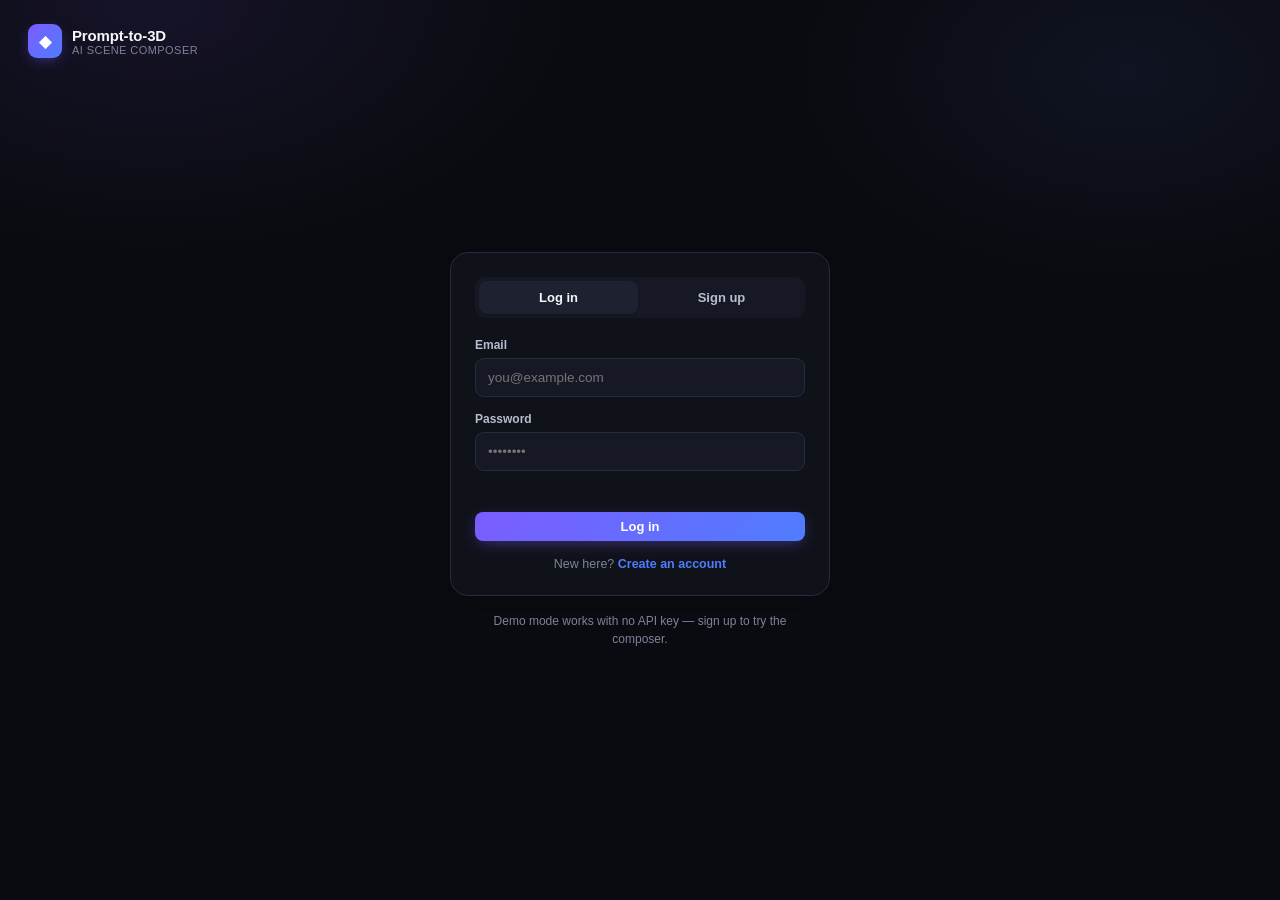
==== public_html/login.html @ 50ee79f5 "Initial commit: Prompt-to-3D app PHP + vanilla JS + Three.js scene composer with card-catalog based " ====
<!DOCTYPE html>
<html lang="en">
<head>
<meta charset="UTF-8" />
<meta name="viewport" content="width=device-width, initial-scale=1.0" />
<title>Sign in · Prompt-to-3D</title>
<link rel="icon" href="favicon.svg" type="image/svg+xml" />
<link rel="stylesheet" href="css/style.css" />
<link rel="stylesheet" href="css/landing.css" />
<style>body.auth-body { opacity: 0; transition: opacity .2s ease; } body.auth-body.ready { opacity: 1; }</style>
</head>
<body class="auth-body">

<a class="auth-brand" href="index.html">
  <div class="brand-icon">◆</div>
  <div class="brand-text">
    <div class="brand-name">Prompt-to-3D</div>
    <div class="brand-sub">AI Scene Composer</div>
  </div>
</a>

<div class="auth-wrap">
  <div class="auth-card">
    <div class="auth-tabs">
      <button class="auth-tab active" data-tab="login">Log in</button>
      <button class="auth-tab" data-tab="signup">Sign up</button>
    </div>

    <form id="loginForm" class="auth-form">
      <div class="field">
        <label for="loginEmail">Email</label>
        <input id="loginEmail" type="email" required autocomplete="email" placeholder="you@example.com" />
      </div>
      <div class="field">
        <label for="loginPassword">Password</label>
        <input id="loginPassword" type="password" required autocomplete="current-password" placeholder="••••••••" />
      </div>
      <div class="auth-error" id="loginError"></div>
      <button type="submit" class="btn primary auth-submit">Log in</button>
      <div class="auth-hint">New here? <a href="#" data-switch="signup">Create an account</a></div>
    </form>

    <form id="signupForm" class="auth-form hidden">
      <div class="field">
        <label for="signupName">Name</label>
        <input id="signupName" type="text" required autocomplete="name" placeholder="Your name" />
      </div>
      <div class="field">
        <label for="signupEmail">Email</label>
        <input id="signupEmail" type="email" required autocomplete="email" placeholder="you@example.com" />
      </div>
      <div class="field">
        <label for="signupPassword">Password</label>
        <input id="signupPassword" type="password" required autocomplete="new-password" placeholder="Min. 6 characters" minlength="6" />
      </div>
      <div class="auth-error" id="signupError"></div>
      <button type="submit" class="btn primary auth-submit">Create account</button>
      <div class="auth-hint">Already have an account? <a href="#" data-switch="login">Log in</a></div>
    </form>
  </div>
  <div class="auth-note">Demo mode works with no API key — sign up to try the composer.</div>
</div>

<script>
async function postJSON(url, body) {
  const resp = await fetch(url, {
    method: 'POST',
    headers: { 'Content-Type': 'application/json' },
    body: JSON.stringify(body),
  });
  const data = await resp.json();
  if (!resp.ok) throw new Error(data.error || 'Terjadi kesalahan.');
  return data;
}

// If already logged in, skip straight to the app; otherwise reveal the form
// (avoids a flash of the login form before the redirect kicks in).
fetch('api/auth/me.php').then(r => r.json()).then(d => {
  if (d.user) { window.location.href = 'app.php'; return; }
  document.body.classList.add('ready');
}).catch(() => document.body.classList.add('ready'));

const tabs = document.querySelectorAll('.auth-tab');
const forms = { login: document.getElementById('loginForm'), signup: document.getElementById('signupForm') };
function showTab(name) {
  tabs.forEach(t => t.classList.toggle('active', t.dataset.tab === name));
  Object.entries(forms).forEach(([k, f]) => f.classList.toggle('hidden', k !== name));
}
tabs.forEach(t => t.addEventListener('click', () => showTab(t.dataset.tab)));
document.querySelectorAll('[data-switch]').forEach(a => {
  a.addEventListener('click', (e) => { e.preventDefault(); showTab(a.dataset.switch); });
});

async function handleSubmit(form, url, errEl, buildBody) {
  const btn = form.querySelector('button[type=submit]');
  const originalLabel = btn.textContent;
  errEl.textContent = '';
  btn.disabled = true;
  btn.textContent = '...';
  try {
    await postJSON(url, buildBody());
    btn.textContent = '✓ ' + originalLabel;
    window.location.href = 'app.php';
  } catch (err) {
    errEl.textContent = err.message;
    btn.disabled = false;
    btn.textContent = originalLabel;
  }
}

document.getElementById('loginForm').addEventListener('submit', (e) => {
  e.preventDefault();
  handleSubmit(e.target, 'api/auth/login.php', document.getElementById('loginError'), () => ({
    email: document.getElementById('loginEmail').value,
    password: document.getElementById('loginPassword').value,
  }));
});

document.getElementById('signupForm').addEventListener('submit', (e) => {
  e.preventDefault();
  handleSubmit(e.target, 'api/auth/register.php', document.getElementById('signupError'), () => ({
    name: document.getElementById('signupName').value,
    email: document.getElementById('signupEmail').value,
    password: document.getElementById('signupPassword').value,
  }));
});
</script>
</body>
</html>
---- public_html/css/style.css ----
:root {
  --bg-0: #0a0b10;
  --bg-1: #10121a;
  --bg-2: #161925;
  --bg-3: #1d2130;
  --bg-4: #242940;
  --border: #262b3d;
  --border-soft: #1e2230;
  --text-0: #f5f6fa;
  --text-1: #b7bcd0;
  --text-2: #7d8299;
  --accent-1: #7c5cff;
  --accent-2: #4f7dff;
  --accent-grad: linear-gradient(135deg, var(--accent-1), var(--accent-2));
  --accent-grad-soft: linear-gradient(135deg, rgba(124,92,255,.16), rgba(79,125,255,.10));
  --success: #34d399;
  --danger: #f0576b;
  --radius: 10px;
  --shadow-sm: 0 1px 2px rgba(0,0,0,.22);
  --shadow-md: 0 6px 16px -8px rgba(0,0,0,.35);
  --shadow-lg: 0 10px 28px -10px rgba(0,0,0,.4);
  --shadow-glow: 0 0 0 1px rgba(124,92,255,.22), 0 6px 18px -8px rgba(124,92,255,.28);
  --ease: cubic-bezier(.25,.8,.25,1);
  font-size: 14px;
}

* { box-sizing: border-box; }

html, body {
  margin: 0;
  height: 100%;
  background: var(--bg-0);
  color: var(--text-0);
  font-family: -apple-system, BlinkMacSystemFont, "Segoe UI", Inter, Roboto, sans-serif;
  overflow: hidden;
  -webkit-font-smoothing: antialiased;
  text-rendering: optimizeLegibility;
}

#app {
  display: flex;
  flex-direction: column;
  height: 100vh;
}

:focus-visible {
  outline: 2px solid var(--accent-1);
  outline-offset: 2px;
  border-radius: 4px;
}

/* ---------- Top bar ---------- */
.topbar {
  display: flex;
  align-items: center;
  justify-content: space-between;
  padding: 10px 18px;
  background: var(--bg-1);
  border-bottom: 1px solid var(--border);
  flex: 0 0 auto;
  position: relative;
  box-shadow: 0 2px 10px -6px rgba(0,0,0,.4);
  z-index: 3;
}
.topbar::after {
  content: ""; position: absolute; left: 0; right: 0; bottom: -1px; height: 1px;
  background: var(--accent-grad); opacity: .5;
}
.brand { display: flex; align-items: center; gap: 10px; }
.brand-icon {
  width: 34px; height: 34px; border-radius: 9px;
  background: var(--accent-grad);
  display: flex; align-items: center; justify-content: center;
  font-size: 16px; color: white; font-weight: 700;
  box-shadow: 0 4px 14px -4px rgba(124,92,255,.55);
}
.brand-name { font-weight: 700; font-size: 15px; display: flex; align-items: center; gap: 8px; letter-spacing: -.01em; }
.brand-sub { font-size: 11px; color: var(--text-2); letter-spacing: .04em; text-transform: uppercase; }
.badge {
  font-size: 10px; padding: 2px 7px; border-radius: 999px;
  border: 1px solid var(--accent-1); color: var(--accent-1);
  text-transform: uppercase; letter-spacing: .05em;
  animation: badgePulse 3s ease-in-out infinite;
}
@keyframes badgePulse {
  0%, 100% { box-shadow: 0 0 0 0 rgba(124,92,255,.35); }
  50% { box-shadow: 0 0 0 4px rgba(124,92,255,0); }
}
.topbar-center { display: flex; gap: 4px; background: var(--bg-2); padding: 4px; border-radius: 10px; }
.tab {
  background: transparent; border: none; color: var(--text-1);
  padding: 7px 16px; border-radius: 7px; font-size: 13px; cursor: pointer;
  transition: background .15s var(--ease), color .15s var(--ease);
}
.tab:hover:not(.active) { color: var(--text-0); }
.tab.active { background: var(--bg-3); color: var(--text-0); box-shadow: 0 0 0 1px var(--border); }
.tab.disabled { cursor: default; }
.topbar-right { display: flex; gap: 8px; align-items: center; }

.btn {
  border: 1px solid var(--border);
  background: var(--bg-2);
  color: var(--text-0);
  padding: 7px 14px;
  border-radius: 8px;
  font-size: 13px;
  cursor: pointer;
  display: inline-flex; align-items: center; gap: 6px;
  transition: background .15s var(--ease), border-color .15s var(--ease), transform .1s var(--ease), box-shadow .15s var(--ease);
}
.btn:hover { background: var(--bg-3); border-color: #333a52; }
.btn:active { transform: scale(.96); }
.btn.ghost { background: transparent; }
.btn.small { padding: 5px 10px; font-size: 12px; }
.btn.icon { width: 32px; height: 32px; padding: 0; justify-content: center; border-radius: 50%; }
.btn.primary { background: var(--accent-grad); border: none; color: white; font-weight: 600; box-shadow: 0 4px 16px -4px rgba(124,92,255,.5); }
.btn.primary:hover { box-shadow: 0 6px 22px -4px rgba(124,92,255,.7); filter: brightness(1.06); }
.btn:disabled { opacity: .5; cursor: not-allowed; transform: none !important; }

.user-chip { display: flex; align-items: center; gap: 7px; padding: 4px 10px 4px 4px; border-radius: 999px; background: var(--bg-2); border: 1px solid var(--border); }
.user-chip .user-avatar {
  width: 22px; height: 22px; border-radius: 50%; background: var(--accent-grad); color: white;
  display: flex; align-items: center; justify-content: center; font-size: 11px; font-weight: 700;
}
.user-chip .user-name { font-size: 12px; color: var(--text-1); max-width: 110px; overflow: hidden; text-overflow: ellipsis; white-space: nowrap; }

/* ---------- Workspace grid ---------- */
.workspace {
  flex: 1 1 auto;
  display: grid;
  grid-template-columns: 320px 1fr 300px;
  min-height: 0;
}

.panel {
  display: flex;
  flex-direction: column;
  min-height: 0;
  overflow: hidden;
}

.chat-panel { background: var(--bg-1); border-right: 1px solid var(--border); box-shadow: 2px 0 10px -6px rgba(0,0,0,.35); z-index: 2; }
.right-panel { background: var(--bg-1); border-left: 1px solid var(--border); box-shadow: -2px 0 10px -6px rgba(0,0,0,.35); z-index: 2; }
.viewport-panel { background: var(--bg-0); }

.panel-header {
  display: flex; align-items: center; justify-content: space-between;
  padding: 12px 14px;
  font-size: 11px; font-weight: 700; letter-spacing: .06em; color: var(--text-2);
  border-bottom: 1px solid var(--border-soft);
  flex: 0 0 auto;
}
.icon-btn {
  background: transparent; border: 1px solid var(--border); color: var(--text-1);
  width: 26px; height: 26px; border-radius: 6px; cursor: pointer; font-size: 13px;
  transition: color .15s var(--ease), border-color .15s var(--ease), background .15s var(--ease), transform .1s var(--ease);
}
.icon-btn:hover { color: var(--text-0); border-color: var(--accent-1); background: var(--bg-2); }
.icon-btn:active { transform: scale(.92); }
.icon-btn.tool.active { background: var(--accent-grad); color: white; border-color: transparent; box-shadow: 0 2px 10px -2px rgba(124,92,255,.6); }

/* ---------- Chat ---------- */
.chat-log { flex: 1 1 auto; overflow-y: auto; padding: 14px; display: flex; flex-direction: column; gap: 14px; scroll-behavior: smooth; }
.msg { max-width: 100%; animation: msgIn .28s var(--ease) both; }
@keyframes msgIn {
  from { opacity: 0; transform: translateY(6px); }
  to { opacity: 1; transform: translateY(0); }
}
.msg-row { display: flex; gap: 8px; }
.msg.user .msg-row { justify-content: flex-end; }
.bubble {
  padding: 10px 13px; border-radius: 12px; font-size: 13px; line-height: 1.5;
  max-width: 240px; box-shadow: var(--shadow-sm);
}
.msg.user .bubble { background: var(--accent-grad); color: white; border-bottom-right-radius: 3px; }
.msg.assistant .bubble { background: var(--bg-2); color: var(--text-0); border: 1px solid var(--border-soft); border-bottom-left-radius: 3px; }
.msg-time { font-size: 10px; color: var(--text-2); margin-top: 4px; }
.msg.user .msg-time { text-align: right; }
.msg-meta { font-size: 11px; color: var(--text-2); margin-top: 6px; }
.msg-error .bubble { border-color: var(--danger); color: #ffc9d1; }
.avatar {
  width: 26px; height: 26px; border-radius: 50%; flex: 0 0 auto;
  background: var(--accent-grad); display: flex; align-items: center; justify-content: center;
  font-size: 12px; color: white; box-shadow: 0 2px 8px -2px rgba(124,92,255,.6);
}

.typing-dots { display: inline-flex; gap: 3px; align-items: center; padding: 3px 0; }
.typing-dots span {
  width: 5px; height: 5px; border-radius: 50%; background: var(--text-2);
  animation: typingBounce 1.1s ease-in-out infinite;
}
.typing-dots span:nth-child(2) { animation-delay: .15s; }
.typing-dots span:nth-child(3) { animation-delay: .3s; }
@keyframes typingBounce { 0%, 60%, 100% { transform: translateY(0); opacity: .5; } 30% { transform: translateY(-3px); opacity: 1; } }

.try-prompts { padding: 10px 14px; border-top: 1px solid var(--border-soft); flex: 0 0 auto; }
.try-prompts-label { font-size: 10px; color: var(--text-2); letter-spacing: .06em; margin-bottom: 8px; }
.try-prompts-row { display: flex; flex-wrap: wrap; gap: 6px; }
.chip {
  background: var(--bg-2); border: 1px solid var(--border); color: var(--text-1);
  padding: 6px 10px; border-radius: 8px; font-size: 11.5px; cursor: pointer;
  transition: border-color .15s var(--ease), color .15s var(--ease), transform .1s var(--ease), background .15s var(--ease);
}
.chip:hover { border-color: var(--accent-1); color: var(--text-0); background: var(--bg-3); transform: translateY(-1px); }
.chip:active { transform: translateY(0) scale(.97); }
.chip.surprise { background: var(--accent-grad); color: white; border: none; font-weight: 600; }
.chip:disabled { opacity: .5; cursor: not-allowed; transform: none; }

.chat-input-row {
  display: flex; gap: 8px; padding: 12px; border-top: 1px solid var(--border-soft); flex: 0 0 auto;
}
.chat-input-row input {
  flex: 1; background: var(--bg-2); border: 1px solid var(--border); border-radius: 9px;
  color: var(--text-0); padding: 10px 12px; font-size: 13px; outline: none;
  transition: border-color .15s var(--ease), box-shadow .15s var(--ease);
}
.chat-input-row input:focus { border-color: var(--accent-1); box-shadow: 0 0 0 3px rgba(124,92,255,.15); }
.send-btn {
  width: 38px; border: none; border-radius: 9px; background: var(--accent-grad); color: white; cursor: pointer;
  font-size: 15px; transition: transform .12s var(--ease), box-shadow .15s var(--ease);
  box-shadow: 0 3px 12px -3px rgba(124,92,255,.6);
}
.send-btn:hover:not(:disabled) { transform: translateY(-1px); box-shadow: 0 5px 16px -3px rgba(124,92,255,.8); }
.send-btn:active:not(:disabled) { transform: scale(.94); }
.send-btn:disabled { opacity: .45; cursor: not-allowed; box-shadow: none; }

/* ---------- Viewport ---------- */
.viewport-toolbar {
  display: flex; align-items: center; gap: 8px; padding: 8px 12px;
  border-bottom: 1px solid var(--border-soft); flex: 0 0 auto;
}
.select.small { background: var(--bg-2); color: var(--text-0); border: 1px solid var(--border); border-radius: 7px; padding: 5px 8px; font-size: 12px; cursor: pointer; }
.toolbar-sep { width: 1px; height: 20px; background: var(--border); margin: 0 4px; }
.toolbar-spacer { flex: 1; }
.perf-badge {
  background: var(--bg-2); border: 1px solid var(--border); padding: 4px 10px; border-radius: 7px;
  font-size: 11px; color: var(--success); display: inline-flex; align-items: center; gap: 6px;
  font-variant-numeric: tabular-nums;
}
.perf-badge::before { content: ""; width: 6px; height: 6px; border-radius: 50%; background: var(--success); box-shadow: 0 0 6px var(--success); }

#canvasWrap { position: relative; flex: 1 1 auto; min-height: 0; }
#scene3d { width: 100%; height: 100%; display: block; }

.loading-overlay {
  position: absolute; inset: 0; background: rgba(10,11,16,.72); backdrop-filter: blur(2px);
  display: flex; flex-direction: column; align-items: center; justify-content: center; gap: 12px;
  color: var(--text-1); font-size: 13px; z-index: 5;
  opacity: 0; visibility: hidden; transition: opacity .2s var(--ease), visibility .2s var(--ease);
}
.loading-overlay.visible { opacity: 1; visibility: visible; }
.spinner {
  width: 30px; height: 30px; border-radius: 50%;
  border: 3px solid var(--border); border-top-color: var(--accent-1);
  animation: spin 0.8s linear infinite;
}
@keyframes spin { to { transform: rotate(360deg); } }

.empty-state {
  position: absolute; inset: 0; display: flex; flex-direction: column;
  align-items: center; justify-content: center; text-align: center; gap: 8px; padding: 20px;
  pointer-events: none; transition: opacity .2s var(--ease);
}
.empty-state.hidden { opacity: 0; pointer-events: none; display: none; }
.empty-icon { font-size: 30px; color: var(--accent-1); animation: floatIcon 3.2s ease-in-out infinite; filter: drop-shadow(0 0 10px rgba(124,92,255,.5)); }
@keyframes floatIcon { 0%, 100% { transform: translateY(0) rotate(0deg); } 50% { transform: translateY(-8px) rotate(8deg); } }
.empty-title { font-size: 20px; font-weight: 700; color: var(--text-0); letter-spacing: -.01em; }
.empty-sub { font-size: 13px; color: var(--text-2); max-width: 340px; line-height: 1.5; }

/* ---------- Add to scene ---------- */
.add-to-scene {
  flex: 0 0 auto; border-top: 1px solid var(--border-soft); background: var(--bg-1);
  padding: 10px 12px; max-height: 190px; display: flex; flex-direction: column;
}
.ats-header { display: flex; align-items: center; justify-content: space-between; margin-bottom: 8px; }
.ats-title { font-size: 11px; font-weight: 700; letter-spacing: .06em; color: var(--text-2); }
.ats-search {
  background: var(--bg-2); border: 1px solid var(--border); border-radius: 7px;
  color: var(--text-0); padding: 5px 9px; font-size: 12px; width: 180px; outline: none;
  transition: border-color .15s var(--ease), box-shadow .15s var(--ease);
}
.ats-search:focus { border-color: var(--accent-1); box-shadow: 0 0 0 3px rgba(124,92,255,.15); }
.ats-search.wide { width: calc(100% - 28px); margin: 0 14px 10px; }
.ats-tabs { display: flex; gap: 6px; margin-bottom: 8px; flex-wrap: wrap; }
.ats-tab {
  background: transparent; border: 1px solid transparent; color: var(--text-2);
  padding: 4px 4px; font-size: 12px; cursor: pointer; border-bottom: 2px solid transparent;
  transition: color .15s var(--ease), border-color .15s var(--ease);
}
.ats-tab:hover { color: var(--text-1); }
.ats-tab.active { color: var(--text-0); border-bottom-color: var(--accent-1); }
.ats-grid { display: grid; grid-template-columns: repeat(auto-fill, minmax(78px, 1fr)); gap: 8px; overflow-y: auto; }
.ats-card {
  background: var(--bg-2); border: 1px solid var(--border); border-radius: 9px;
  padding: 8px 6px; text-align: center; cursor: pointer; font-size: 11px; color: var(--text-1);
  transform-style: preserve-3d; will-change: transform; --lift: 0px;
  transform: perspective(500px) translateY(var(--lift)) rotateX(var(--rot-x, 0deg)) rotateY(var(--rot-y, 0deg)) scale(var(--tilt-scale, 1));
  transition: border-color .15s var(--ease), color .15s var(--ease), transform .12s var(--ease), box-shadow .15s var(--ease), background .15s var(--ease);
}
.ats-card:hover { border-color: var(--accent-1); color: var(--text-0); background: var(--bg-3); box-shadow: var(--shadow-md); --lift: -2px; }
.ats-card:active { --lift: 0px; transform: perspective(500px) scale(.97); }
.ats-card .icon { font-size: 20px; display: block; margin-bottom: 4px; transition: transform .15s var(--ease); }
.ats-card:hover .icon { transform: scale(1.12); }
.ats-card .name { font-weight: 600; color: var(--text-0); display: block; text-transform: capitalize; }
.ats-card .desc { display: block; font-size: 9.5px; color: var(--text-2); margin-top: 2px; }
.ats-card.just-added { animation: cardAdded .5s var(--ease); }
@keyframes cardAdded { 0% { box-shadow: 0 0 0 0 rgba(124,92,255,.6); } 100% { box-shadow: 0 0 0 8px rgba(124,92,255,0); } }

/* ---------- Right panel: outliner + properties ---------- */
.outliner-list { overflow-y: auto; flex: 0 1 auto; max-height: 34vh; padding: 4px 8px 8px; }
.outliner-item {
  display: flex; align-items: center; gap: 8px; padding: 6px 8px; border-radius: 7px;
  font-size: 12.5px; color: var(--text-1); cursor: pointer;
  transition: background .12s var(--ease), color .12s var(--ease);
  animation: msgIn .2s var(--ease) both;
}
.outliner-item:hover { background: var(--bg-2); }
.outliner-item.selected { background: var(--bg-3); color: var(--text-0); box-shadow: inset 2px 0 0 var(--accent-1); }
.outliner-item .oi-icon { font-size: 13px; }
.outliner-item .oi-name { flex: 1; overflow: hidden; text-overflow: ellipsis; white-space: nowrap; }
.outliner-item .oi-remove { opacity: 0; background: none; border: none; color: var(--danger); cursor: pointer; font-size: 13px; transition: opacity .12s var(--ease), transform .12s var(--ease); }
.outliner-item:hover .oi-remove { opacity: 1; }
.outliner-item .oi-remove:hover { transform: scale(1.2); }
.outliner-empty { padding: 18px 10px; text-align: center; color: var(--text-2); font-size: 12px; }

.props-header { border-top: 1px solid var(--border-soft); }
.properties-body { flex: 1 1 auto; overflow-y: auto; padding: 12px 14px; }
.props-empty { color: var(--text-2); font-size: 12.5px; }
.prop-group-title { font-size: 11px; color: var(--text-2); letter-spacing: .05em; margin: 12px 0 6px; text-transform: uppercase; }
.prop-row { display: flex; align-items: center; justify-content: space-between; gap: 8px; margin-bottom: 8px; }
.prop-row label { font-size: 12px; color: var(--text-1); text-transform: capitalize; }
.prop-row input[type="number"], .prop-row select {
  background: var(--bg-2); border: 1px solid var(--border); color: var(--text-0);
  border-radius: 6px; padding: 4px 6px; font-size: 12px; width: 110px;
  transition: border-color .15s var(--ease);
}
.prop-row input[type="number"]:focus, .prop-row select:focus { border-color: var(--accent-1); }
.prop-row input[type="range"] {
  width: 110px; accent-color: var(--accent-1); cursor: pointer;
}
.prop-row input[type="checkbox"] { width: 16px; height: 16px; accent-color: var(--accent-1); cursor: pointer; }
.prop-xyz { display: flex; gap: 6px; }
.prop-xyz input { width: 55px; }

/* ---------- Toasts ---------- */
.toast-stack {
  position: fixed; bottom: 46px; left: 50%; transform: translateX(-50%);
  display: flex; flex-direction: column; gap: 8px; z-index: 100; pointer-events: none;
}
.toast {
  background: var(--bg-3); border: 1px solid var(--border); color: var(--text-0);
  padding: 9px 16px; border-radius: 999px; font-size: 12.5px; box-shadow: var(--shadow-md);
  animation: toastIn .25s var(--ease), toastOut .25s var(--ease) 2.4s forwards;
}
@keyframes toastIn { from { opacity: 0; transform: translateY(8px); } to { opacity: 1; transform: translateY(0); } }
@keyframes toastOut { to { opacity: 0; transform: translateY(-6px); } }

/* ---------- Status bar ---------- */
.statusbar {
  flex: 0 0 auto; display: flex; justify-content: space-between; align-items: center;
  padding: 6px 16px; font-size: 11px; color: var(--text-2);
  background: var(--bg-1); border-top: 1px solid var(--border);
}
.statusbar-right { color: var(--text-2); }
#sourceTag { color: var(--accent-2); font-weight: 600; }

/* scrollbars */
::-webkit-scrollbar { width: 8px; height: 8px; }
::-webkit-scrollbar-thumb { background: var(--border); border-radius: 4px; }
::-webkit-scrollbar-thumb:hover { background: #333a52; }
::-webkit-scrollbar-track { background: transparent; }

@media (prefers-reduced-motion: reduce) {
  *, *::before, *::after { animation-duration: 0.001ms !important; animation-iteration-count: 1 !important; transition-duration: 0.001ms !important; }
}
---- public_html/css/landing.css ----
/* Shared styles for the public landing page (index.html) and the
   login/signup page (login.html). Loaded alongside css/style.css so both
   pages share the same color tokens defined there. */

html, body.landing-body, body.auth-body {
  overflow: auto;
  height: auto;
  min-height: 100vh;
}

a { text-decoration: none; }
::selection { background: rgba(124,92,255,.35); color: #fff; }

/* Ambient background glow shared by both pages */
body.landing-body, body.auth-body {
  background:
    radial-gradient(700px 420px at 12% 0%, rgba(124,92,255,.10), transparent 60%),
    radial-gradient(600px 380px at 88% 8%, rgba(79,125,255,.08), transparent 55%),
    var(--bg-0);
}

/* ---------- Landing page ---------- */
.landing-nav {
  display: flex; align-items: center; justify-content: space-between;
  padding: 14px 32px; border-bottom: 1px solid var(--border);
  background: rgba(16,18,26,.72);
  backdrop-filter: blur(10px) saturate(1.2);
  -webkit-backdrop-filter: blur(10px) saturate(1.2);
  position: sticky; top: 0; z-index: 20;
}
.landing-nav .brand { display: flex; align-items: center; gap: 10px; }
.landing-nav-links { display: flex; gap: 30px; }
.landing-nav-links a {
  color: var(--text-1); font-size: 13.5px; position: relative; padding: 4px 0;
  transition: color .15s var(--ease);
}
.landing-nav-links a::after {
  content: ""; position: absolute; left: 0; right: 100%; bottom: 0; height: 1.5px;
  background: var(--accent-grad); transition: right .2s var(--ease);
}
.landing-nav-links a:hover { color: var(--text-0); }
.landing-nav-links a:hover::after { right: 0; }
.landing-nav-right { display: flex; align-items: center; gap: 12px; }

.hero {
  display: grid; grid-template-columns: 1.05fr 1fr; gap: 56px;
  align-items: center; padding: 76px 32px 60px; max-width: 1280px; margin: 0 auto;
  position: relative;
}
.eyebrow {
  display: inline-flex; align-items: center; gap: 8px; font-size: 11px; letter-spacing: .08em;
  color: var(--accent-1); text-transform: uppercase; margin-bottom: 20px;
  border: 1px solid rgba(124,92,255,.35); padding: 6px 13px; border-radius: 999px;
  background: var(--accent-grad-soft);
}
.eyebrow .live-dot { width: 6px; height: 6px; border-radius: 50%; background: var(--success); box-shadow: 0 0 6px var(--success); animation: livePulse 1.8s ease-in-out infinite; }
@keyframes livePulse { 0%, 100% { opacity: 1; } 50% { opacity: .35; } }

.hero h1 {
  font-size: 56px; line-height: 1.06; margin: 0 0 20px; font-weight: 800; letter-spacing: -.02em;
}
.hero h1 .accent {
  background: var(--accent-grad); -webkit-background-clip: text; background-clip: text; color: transparent;
}
.hero p.lead { color: var(--text-1); font-size: 16.5px; line-height: 1.65; max-width: 480px; margin-bottom: 30px; }
.hero-ctas { display: flex; gap: 12px; margin-bottom: 30px; flex-wrap: wrap; }
.btn.large { padding: 14px 24px; font-size: 14.5px; border-radius: 11px; }
.hero-mini-features { display: flex; gap: 24px; flex-wrap: wrap; }
.mini-feature { display: flex; align-items: center; gap: 8px; font-size: 12.5px; color: var(--text-2); }
.mini-feature .dot { width: 6px; height: 6px; border-radius: 50%; background: var(--accent-1); box-shadow: 0 0 6px rgba(124,92,255,.6); }

.hero-copy {
  transform: translateY(var(--ty, 0px));
  transition: transform .08s linear;
}

.hero-visual {
  border: 1px solid var(--border); border-radius: 18px; overflow: hidden;
  background: var(--bg-2); aspect-ratio: 16/11; position: relative;
  box-shadow: var(--shadow-glow), var(--shadow-md);
  transform-style: preserve-3d; will-change: transform;
  transform: translateY(var(--ty, 0px)) perspective(1400px)
    rotateX(var(--rot-x, 0deg)) rotateY(var(--rot-y, 0deg)) scale(var(--tilt-scale, 1));
  transition: transform .12s var(--ease);
}
.hero-visual::before {
  content: ""; position: absolute; inset: 0; z-index: 2; pointer-events: none; border-radius: 18px;
  box-shadow: inset 0 0 60px rgba(0,0,0,.5);
}
.hero-visual canvas { width: 100%; height: 100%; display: block; }

.hero-chip {
  position: absolute; z-index: 3;
  transform: translateY(var(--chip-ty, 0px));
  transition: transform .08s linear;
}
.hero-chip-inner {
  background: rgba(16,18,26,.88);
  border: 1px solid var(--border); border-radius: 10px; padding: 8px 12px;
  font-size: 11.5px; color: var(--text-0); backdrop-filter: blur(6px);
  box-shadow: var(--shadow-sm); display: flex; align-items: center; gap: 6px;
  opacity: 0; animation: chipIn .5s var(--ease) forwards, chipFloat 4.5s ease-in-out infinite;
}
.hero-chip .spark { color: var(--accent-1); }
.hero-chip.c1 { top: 10%; left: 6%; }
.hero-chip.c1 .hero-chip-inner { animation-delay: .5s, 1s; }
.hero-chip.c2 { top: 62%; right: 7%; }
.hero-chip.c2 .hero-chip-inner { animation-delay: 1s, 1.5s; }
.hero-chip.c3 { bottom: 8%; left: 10%; }
.hero-chip.c3 .hero-chip-inner { animation-delay: 1.5s, 2s; }
@keyframes chipIn { from { opacity: 0; transform: translateY(8px) scale(.96); } to { opacity: 1; transform: translateY(0) scale(1); } }
@keyframes chipFloat { 0%, 100% { transform: translateY(0); } 50% { transform: translateY(-6px); } }

.hero-live-badge {
  position: absolute; bottom: 12px; right: 12px; z-index: 3;
  background: rgba(16,18,26,.88); border: 1px solid var(--border); border-radius: 999px;
  padding: 5px 11px; font-size: 10.5px; color: var(--text-1); display: flex; align-items: center; gap: 6px;
  backdrop-filter: blur(6px);
}
.hero-live-badge .live-dot { width: 5px; height: 5px; border-radius: 50%; background: var(--success); box-shadow: 0 0 5px var(--success); animation: livePulse 1.8s ease-in-out infinite; }

.section { max-width: 1280px; margin: 0 auto; padding: 46px 32px; }
.section-title { font-size: 28px; font-weight: 800; margin-bottom: 10px; letter-spacing: -.01em; }
.section-title .accent { color: var(--accent-2); }
.section-sub { color: var(--text-2); font-size: 14px; margin-bottom: 32px; max-width: 600px; line-height: 1.6; }

.feature-grid { display: grid; grid-template-columns: repeat(4, 1fr); gap: 16px; }
.feature-card {
  background: var(--bg-2); border: 1px solid var(--border); border-radius: 14px; padding: 20px;
  transform-style: preserve-3d; will-change: transform;
  transform: perspective(700px) rotateX(var(--rot-x, 0deg)) rotateY(var(--rot-y, 0deg)) scale(var(--tilt-scale, 1));
  transition: transform .15s var(--ease), border-color .18s var(--ease), box-shadow .18s var(--ease), background .18s var(--ease);
}
.feature-card:hover { border-color: rgba(124,92,255,.4); box-shadow: var(--shadow-md); background: var(--bg-3); }
.fc-icon-badge {
  width: 38px; height: 38px; border-radius: 11px; display: flex; align-items: center; justify-content: center;
  font-size: 18px; margin-bottom: 14px; background: var(--accent-grad-soft); border: 1px solid rgba(124,92,255,.25);
}
.feature-card .fc-title { font-weight: 700; font-size: 14.5px; margin-bottom: 5px; letter-spacing: -.005em; }
.feature-card .fc-sub { color: var(--text-2); font-size: 12.5px; line-height: 1.55; }

.usecase-grid { display: grid; grid-template-columns: repeat(4, 1fr); gap: 16px; }
.usecase-card {
  border-radius: 14px; overflow: hidden; border: 1px solid var(--border); background: var(--bg-2);
  padding: 22px 18px; text-align: center;
  transform-style: preserve-3d; will-change: transform;
  transform: perspective(700px) rotateX(var(--rot-x, 0deg)) rotateY(var(--rot-y, 0deg)) scale(var(--tilt-scale, 1));
  transition: transform .15s var(--ease), border-color .18s var(--ease), box-shadow .18s var(--ease);
}
.usecase-card:hover { border-color: rgba(124,92,255,.4); box-shadow: var(--shadow-md); }
.usecase-card .uc-icon {
  width: 46px; height: 46px; margin: 0 auto 12px; border-radius: 50%;
  display: flex; align-items: center; justify-content: center; font-size: 21px;
  background: var(--accent-grad-soft); border: 1px solid rgba(124,92,255,.25);
}
.usecase-card .uc-title { font-weight: 700; font-size: 13.5px; }
.usecase-card .uc-sub { color: var(--text-2); font-size: 12px; margin-top: 4px; line-height: 1.5; }

.stats-row { display: grid; grid-template-columns: repeat(4, 1fr); gap: 16px; margin-top: 8px; }
.stat-card {
  text-align: center; padding: 18px 10px; border-radius: 12px; border: 1px solid var(--border-soft);
  transform-style: preserve-3d; will-change: transform;
  transform: perspective(700px) rotateX(var(--rot-x, 0deg)) rotateY(var(--rot-y, 0deg)) scale(var(--tilt-scale, 1));
  transition: transform .15s var(--ease), border-color .18s var(--ease);
}
.stat-card:hover { border-color: rgba(124,92,255,.35); }
.stat-card .stat-num { font-size: 26px; font-weight: 800; background: var(--accent-grad); -webkit-background-clip: text; background-clip: text; color: transparent; }
.stat-card .stat-label { font-size: 11.5px; color: var(--text-2); margin-top: 4px; }

.cta-band {
  max-width: 1280px; margin: 20px auto 70px; padding: 50px 32px; text-align: center;
  background: linear-gradient(180deg, var(--bg-2), var(--bg-1)); border: 1px solid var(--border); border-radius: 20px;
  position: relative; overflow: hidden;
}
.cta-band::before {
  content: ""; position: absolute; inset: -2px; z-index: 0; border-radius: 20px; padding: 1px;
  background: linear-gradient(135deg, rgba(124,92,255,.5), transparent 40%, transparent 60%, rgba(79,125,255,.5));
  -webkit-mask: linear-gradient(#fff 0 0) content-box, linear-gradient(#fff 0 0);
  -webkit-mask-composite: xor; mask-composite: exclude; pointer-events: none;
}
.cta-band h2 { font-size: 28px; margin: 0 0 10px; font-weight: 800; letter-spacing: -.01em; position: relative; }
.cta-band p { color: var(--text-2); margin-bottom: 24px; position: relative; }
.cta-band .btn { position: relative; }

.landing-footer {
  border-top: 1px solid var(--border); padding: 26px 32px; display: flex;
  justify-content: space-between; align-items: center; color: var(--text-2); font-size: 12.5px;
  flex-wrap: wrap; gap: 10px;
}

/* scroll-reveal (js/reveal.js toggles .in-view) */
.reveal { opacity: 0; transform: translateY(18px); transition: opacity .55s var(--ease), transform .55s var(--ease); }
.reveal.in-view { opacity: 1; transform: translateY(0); }
.reveal-stagger.in-view > * { animation: none; }

@media (max-width: 980px) {
  .hero { grid-template-columns: 1fr; padding: 40px 20px; gap: 36px; }
  .hero h1 { font-size: 42px; }
  .feature-grid, .usecase-grid, .stats-row { grid-template-columns: repeat(2, 1fr); }
  .landing-nav-links { display: none; }
  .hero-chip { display: none; }
}

/* ---------- Auth page ---------- */
.auth-body {
  display: flex; flex-direction: column; align-items: center; justify-content: center;
  min-height: 100vh; padding: 24px;
}
.auth-brand {
  position: absolute; top: 24px; left: 28px; display: flex; align-items: center; gap: 10px; color: var(--text-0);
}
.auth-wrap { width: 100%; max-width: 380px; display: flex; flex-direction: column; align-items: center; gap: 16px; animation: authIn .4s var(--ease); }
@keyframes authIn { from { opacity: 0; transform: translateY(10px); } to { opacity: 1; transform: translateY(0); } }
.auth-card {
  width: 100%; background: var(--bg-1); border: 1px solid var(--border); border-radius: 18px; padding: 24px;
  box-shadow: var(--shadow-md);
}
.auth-tabs { display: flex; gap: 4px; background: var(--bg-2); padding: 4px; border-radius: 11px; margin-bottom: 20px; }
.auth-tab {
  flex: 1; background: transparent; border: none; color: var(--text-1); padding: 9px; border-radius: 8px;
  font-size: 13px; cursor: pointer; font-weight: 600; transition: background .15s var(--ease), color .15s var(--ease);
}
.auth-tab.active { background: var(--bg-3); color: var(--text-0); box-shadow: var(--shadow-sm); }
.auth-form.hidden { display: none; }
.field { margin-bottom: 15px; }
.field label { display: block; font-size: 12px; color: var(--text-1); margin-bottom: 6px; font-weight: 600; }
.field input {
  width: 100%; background: var(--bg-2); border: 1px solid var(--border); border-radius: 9px;
  color: var(--text-0); padding: 11px 12px; font-size: 13.5px; outline: none;
  transition: border-color .15s var(--ease), box-shadow .15s var(--ease);
}
.field input:focus { border-color: var(--accent-1); box-shadow: 0 0 0 3px rgba(124,92,255,.15); }
.auth-submit { width: 100%; justify-content: center; margin-top: 6px; }
.auth-submit:disabled { opacity: .6; }
.auth-error { color: var(--danger); font-size: 12.5px; min-height: 16px; margin-bottom: 4px; }
.auth-hint { text-align: center; font-size: 12.5px; color: var(--text-2); margin-top: 16px; }
.auth-hint a { color: var(--accent-2); font-weight: 600; }
.auth-hint a:hover { text-decoration: underline; }
.auth-note { color: var(--text-2); font-size: 12px; text-align: center; max-width: 320px; line-height: 1.5; }
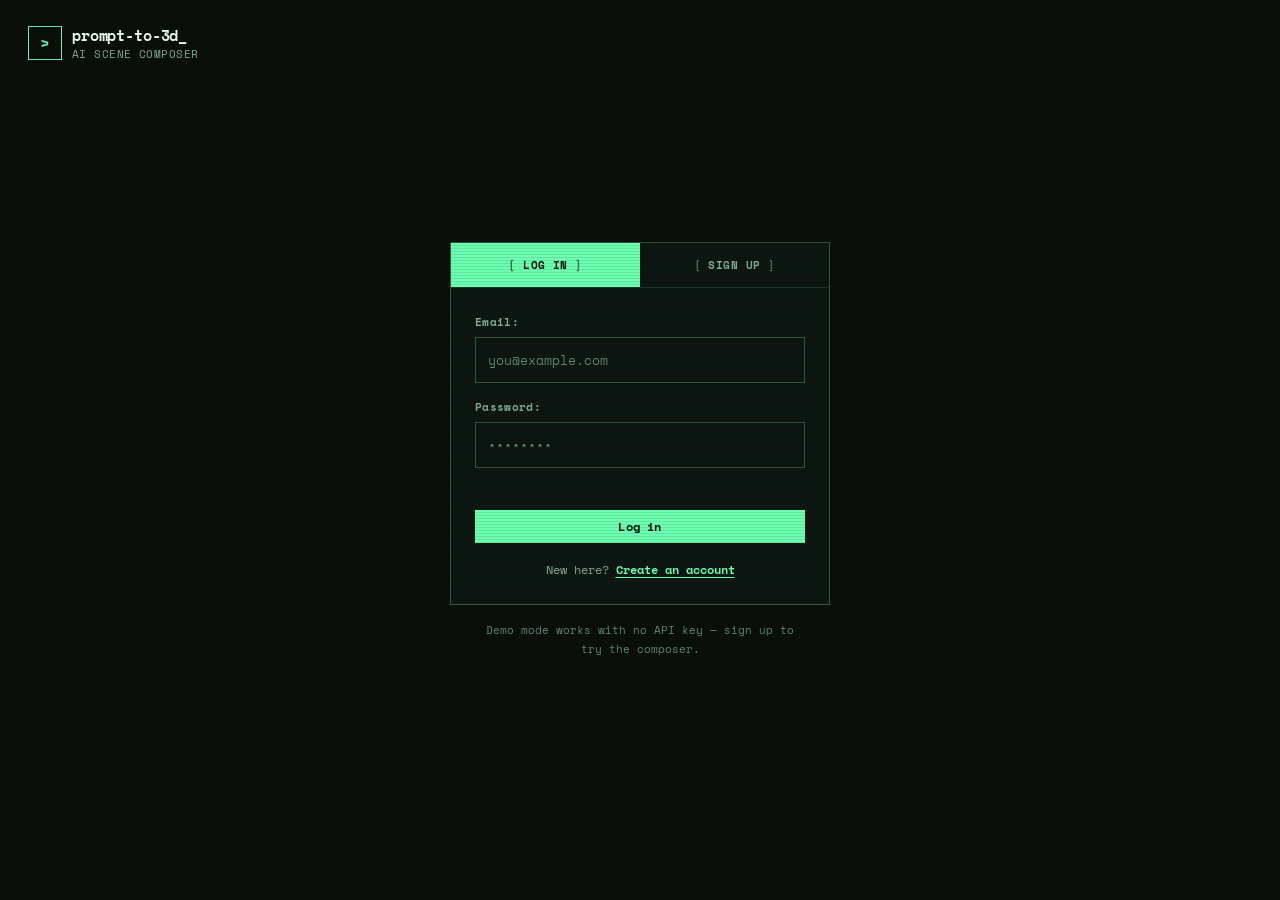
==== commit 73575eed: "Redesign UI in a retro-terminal direction, replacing the generic AI-purple look Full visual reskin o" ====
--- a/public_html/login.html
+++ b/public_html/login.html
@@ -5,6 +5,9 @@
 <meta name="viewport" content="width=device-width, initial-scale=1.0" />
 <title>Sign in · Prompt-to-3D</title>
 <link rel="icon" href="favicon.svg" type="image/svg+xml" />
+<link rel="preconnect" href="https://fonts.googleapis.com" />
+<link rel="preconnect" href="https://fonts.gstatic.com" crossorigin />
+<link href="https://fonts.googleapis.com/css2?family=Space+Mono:wght@400;700&display=swap" rel="stylesheet" />
 <link rel="stylesheet" href="css/style.css" />
 <link rel="stylesheet" href="css/landing.css" />
 <style>body.auth-body { opacity: 0; transition: opacity .2s ease; } body.auth-body.ready { opacity: 1; }</style>
@@ -12,9 +15,9 @@
 <body class="auth-body">
 
 <a class="auth-brand" href="index.html">
-  <div class="brand-icon">◆</div>
+  <div class="brand-icon">&gt;</div>
   <div class="brand-text">
-    <div class="brand-name">Prompt-to-3D</div>
+    <div class="brand-name">prompt-to-3d_</div>
     <div class="brand-sub">AI Scene Composer</div>
   </div>
 </a>
--- a/public_html/css/style.css
+++ b/public_html/css/style.css
@@ -1,25 +1,29 @@
 :root {
-  --bg-0: #0a0b10;
-  --bg-1: #10121a;
-  --bg-2: #161925;
-  --bg-3: #1d2130;
-  --bg-4: #242940;
-  --border: #262b3d;
-  --border-soft: #1e2230;
-  --text-0: #f5f6fa;
-  --text-1: #b7bcd0;
-  --text-2: #7d8299;
-  --accent-1: #7c5cff;
-  --accent-2: #4f7dff;
-  --accent-grad: linear-gradient(135deg, var(--accent-1), var(--accent-2));
-  --accent-grad-soft: linear-gradient(135deg, rgba(124,92,255,.16), rgba(79,125,255,.10));
-  --success: #34d399;
-  --danger: #f0576b;
-  --radius: 10px;
-  --shadow-sm: 0 1px 2px rgba(0,0,0,.22);
-  --shadow-md: 0 6px 16px -8px rgba(0,0,0,.35);
-  --shadow-lg: 0 10px 28px -10px rgba(0,0,0,.4);
-  --shadow-glow: 0 0 0 1px rgba(124,92,255,.22), 0 6px 18px -8px rgba(124,92,255,.28);
+  --bg-0: #0a0f0c;
+  --bg-1: #0d1712;
+  --bg-2: #122019;
+  --bg-3: #16281f;
+  --bg-4: #1c3226;
+  --border: #1e3a2c;
+  --border-soft: #17291f;
+  --border-bright: #2f5a41;
+  --text-0: #e9fff1;
+  --text-1: #c9f5da;
+  --text-2: #9fd6b6;
+  --text-3: #7fae93;
+  --text-4: #5c8a71;
+  --accent-1: #6dffb0;
+  --accent-2: #3ecb85;
+  --accent-grad: var(--accent-1);
+  --accent-grad-soft: rgba(109,255,176,.12);
+  --on-accent: #07130d;
+  --success: #6dffb0;
+  --danger: #ff6b5b;
+  --radius: 0px;
+  --shadow-sm: none;
+  --shadow-md: none;
+  --shadow-lg: none;
+  --shadow-glow: 0 0 0 1px rgba(109,255,176,.25);
   --ease: cubic-bezier(.25,.8,.25,1);
   font-size: 14px;
 }
@@ -30,8 +34,8 @@
   margin: 0;
   height: 100%;
   background: var(--bg-0);
-  color: var(--text-0);
-  font-family: -apple-system, BlinkMacSystemFont, "Segoe UI", Inter, Roboto, sans-serif;
+  color: var(--text-1);
+  font-family: 'Space Mono', ui-monospace, 'SFMono-Regular', Menlo, Consolas, monospace;
   overflow: hidden;
   -webkit-font-smoothing: antialiased;
   text-rendering: optimizeLegibility;
@@ -41,12 +45,20 @@
   display: flex;
   flex-direction: column;
   height: 100vh;
+  position: relative;
+}
+/* CRT scanline overlay — decorative, matches the terminal aesthetic across
+   every screen; sits above content but never intercepts input. */
+#app::before {
+  content: ""; position: fixed; inset: 0; z-index: 50; pointer-events: none;
+  background: repeating-linear-gradient(0deg, rgba(0,0,0,.10) 0px, rgba(0,0,0,.10) 1px, transparent 1px, transparent 3px);
+  mix-blend-mode: multiply;
 }
 
 :focus-visible {
   outline: 2px solid var(--accent-1);
   outline-offset: 2px;
-  border-radius: 4px;
+  border-radius: 0;
 }
 
 /* ---------- Top bar ---------- */
@@ -59,70 +71,72 @@
   border-bottom: 1px solid var(--border);
   flex: 0 0 auto;
   position: relative;
-  box-shadow: 0 2px 10px -6px rgba(0,0,0,.4);
   z-index: 3;
 }
 .topbar::after {
   content: ""; position: absolute; left: 0; right: 0; bottom: -1px; height: 1px;
-  background: var(--accent-grad); opacity: .5;
+  background: var(--border-bright);
 }
 .brand { display: flex; align-items: center; gap: 10px; }
 .brand-icon {
-  width: 34px; height: 34px; border-radius: 9px;
-  background: var(--accent-grad);
+  width: 34px; height: 34px; border-radius: 0;
+  background: transparent; border: 1px solid var(--accent-1);
   display: flex; align-items: center; justify-content: center;
-  font-size: 16px; color: white; font-weight: 700;
-  box-shadow: 0 4px 14px -4px rgba(124,92,255,.55);
-}
-.brand-name { font-weight: 700; font-size: 15px; display: flex; align-items: center; gap: 8px; letter-spacing: -.01em; }
-.brand-sub { font-size: 11px; color: var(--text-2); letter-spacing: .04em; text-transform: uppercase; }
+  font-size: 16px; color: var(--accent-1); font-weight: 700;
+}
+.brand-name { font-weight: 700; font-size: 15px; display: flex; align-items: center; gap: 8px; letter-spacing: -.01em; color: var(--text-0); }
+.brand-sub { font-size: 11px; color: var(--text-3); letter-spacing: .04em; text-transform: uppercase; }
 .badge {
-  font-size: 10px; padding: 2px 7px; border-radius: 999px;
+  font-size: 10px; padding: 2px 7px; border-radius: 0;
   border: 1px solid var(--accent-1); color: var(--accent-1);
   text-transform: uppercase; letter-spacing: .05em;
   animation: badgePulse 3s ease-in-out infinite;
 }
 @keyframes badgePulse {
-  0%, 100% { box-shadow: 0 0 0 0 rgba(124,92,255,.35); }
-  50% { box-shadow: 0 0 0 4px rgba(124,92,255,0); }
-}
-.topbar-center { display: flex; gap: 4px; background: var(--bg-2); padding: 4px; border-radius: 10px; }
+  0%, 100% { opacity: 1; } 50% { opacity: .5; }
+}
+.topbar-center { display: flex; gap: 2px; background: var(--bg-2); padding: 2px; border-radius: 0; border: 1px solid var(--border); }
 .tab {
-  background: transparent; border: none; color: var(--text-1);
-  padding: 7px 16px; border-radius: 7px; font-size: 13px; cursor: pointer;
+  background: transparent; border: none; color: var(--text-3);
+  padding: 7px 16px; border-radius: 0; font-size: 12px; cursor: pointer;
+  font-family: inherit; letter-spacing: .03em;
   transition: background .15s var(--ease), color .15s var(--ease);
 }
-.tab:hover:not(.active) { color: var(--text-0); }
-.tab.active { background: var(--bg-3); color: var(--text-0); box-shadow: 0 0 0 1px var(--border); }
+.tab:hover:not(.active) { color: var(--text-1); }
+.tab.active { background: var(--accent-1); color: var(--on-accent); font-weight: 700; }
+.tab::before { content: "[ "; opacity: .55; }
+.tab::after { content: " ]"; opacity: .55; }
 .tab.disabled { cursor: default; }
 .topbar-right { display: flex; gap: 8px; align-items: center; }
 
 .btn {
-  border: 1px solid var(--border);
-  background: var(--bg-2);
-  color: var(--text-0);
+  border: 1px solid var(--border-bright);
+  background: transparent;
+  color: var(--text-1);
   padding: 7px 14px;
-  border-radius: 8px;
-  font-size: 13px;
+  border-radius: 0;
+  font-size: 12px;
+  font-family: inherit;
+  letter-spacing: .02em;
   cursor: pointer;
   display: inline-flex; align-items: center; gap: 6px;
-  transition: background .15s var(--ease), border-color .15s var(--ease), transform .1s var(--ease), box-shadow .15s var(--ease);
-}
-.btn:hover { background: var(--bg-3); border-color: #333a52; }
+  transition: background .15s var(--ease), border-color .15s var(--ease), transform .1s var(--ease), color .15s var(--ease);
+}
+.btn:hover { background: var(--bg-2); border-color: var(--accent-1); color: var(--text-0); }
 .btn:active { transform: scale(.96); }
 .btn.ghost { background: transparent; }
-.btn.small { padding: 5px 10px; font-size: 12px; }
-.btn.icon { width: 32px; height: 32px; padding: 0; justify-content: center; border-radius: 50%; }
-.btn.primary { background: var(--accent-grad); border: none; color: white; font-weight: 600; box-shadow: 0 4px 16px -4px rgba(124,92,255,.5); }
-.btn.primary:hover { box-shadow: 0 6px 22px -4px rgba(124,92,255,.7); filter: brightness(1.06); }
+.btn.small { padding: 5px 10px; font-size: 11px; }
+.btn.icon { width: 32px; height: 32px; padding: 0; justify-content: center; border-radius: 0; }
+.btn.primary { background: var(--accent-1); border: 1px solid var(--accent-1); color: var(--on-accent); font-weight: 700; }
+.btn.primary:hover { background: #86ffc0; border-color: #86ffc0; color: var(--on-accent); }
 .btn:disabled { opacity: .5; cursor: not-allowed; transform: none !important; }
 
-.user-chip { display: flex; align-items: center; gap: 7px; padding: 4px 10px 4px 4px; border-radius: 999px; background: var(--bg-2); border: 1px solid var(--border); }
+.user-chip { display: flex; align-items: center; gap: 7px; padding: 4px 10px 4px 4px; border-radius: 0; background: transparent; border: 1px solid var(--border); }
 .user-chip .user-avatar {
-  width: 22px; height: 22px; border-radius: 50%; background: var(--accent-grad); color: white;
+  width: 22px; height: 22px; border-radius: 50%; background: var(--accent-1); color: var(--on-accent);
   display: flex; align-items: center; justify-content: center; font-size: 11px; font-weight: 700;
 }
-.user-chip .user-name { font-size: 12px; color: var(--text-1); max-width: 110px; overflow: hidden; text-overflow: ellipsis; white-space: nowrap; }
+.user-chip .user-name { font-size: 12px; color: var(--text-2); max-width: 110px; overflow: hidden; text-overflow: ellipsis; white-space: nowrap; }
 
 /* ---------- Workspace grid ---------- */
 .workspace {
@@ -139,25 +153,29 @@
   overflow: hidden;
 }
 
-.chat-panel { background: var(--bg-1); border-right: 1px solid var(--border); box-shadow: 2px 0 10px -6px rgba(0,0,0,.35); z-index: 2; }
-.right-panel { background: var(--bg-1); border-left: 1px solid var(--border); box-shadow: -2px 0 10px -6px rgba(0,0,0,.35); z-index: 2; }
+.chat-panel { background: var(--bg-1); border-right: 1px solid var(--border); z-index: 2; }
+.right-panel { background: var(--bg-1); border-left: 1px solid var(--border); z-index: 2; }
 .viewport-panel { background: var(--bg-0); }
 
 .panel-header {
   display: flex; align-items: center; justify-content: space-between;
   padding: 12px 14px;
-  font-size: 11px; font-weight: 700; letter-spacing: .06em; color: var(--text-2);
+  font-size: 10.5px; font-weight: 700; letter-spacing: .08em; color: var(--text-3);
   border-bottom: 1px solid var(--border-soft);
   flex: 0 0 auto;
 }
+.panel-header span::before { content: "[ "; color: var(--text-4); }
+.panel-header span::after { content: " ]"; color: var(--text-4); }
 .icon-btn {
-  background: transparent; border: 1px solid var(--border); color: var(--text-1);
-  width: 26px; height: 26px; border-radius: 6px; cursor: pointer; font-size: 13px;
+  background: transparent; border: 1px solid var(--border); color: var(--text-2);
+  width: 26px; height: 26px; border-radius: 0; cursor: pointer; font-size: 12px;
+  font-family: inherit;
   transition: color .15s var(--ease), border-color .15s var(--ease), background .15s var(--ease), transform .1s var(--ease);
 }
 .icon-btn:hover { color: var(--text-0); border-color: var(--accent-1); background: var(--bg-2); }
 .icon-btn:active { transform: scale(.92); }
-.icon-btn.tool.active { background: var(--accent-grad); color: white; border-color: transparent; box-shadow: 0 2px 10px -2px rgba(124,92,255,.6); }
+.icon-btn.tool.active { background: var(--accent-1); color: var(--on-accent); border-color: var(--accent-1); font-weight: 700; }
+.icon-btn.wide { width: auto; padding: 0 10px; font-size: 10.5px; font-weight: 600; letter-spacing: .04em; }
 
 /* ---------- Chat ---------- */
 .chat-log { flex: 1 1 auto; overflow-y: auto; padding: 14px; display: flex; flex-direction: column; gap: 14px; scroll-behavior: smooth; }
@@ -169,24 +187,24 @@
 .msg-row { display: flex; gap: 8px; }
 .msg.user .msg-row { justify-content: flex-end; }
 .bubble {
-  padding: 10px 13px; border-radius: 12px; font-size: 13px; line-height: 1.5;
-  max-width: 240px; box-shadow: var(--shadow-sm);
-}
-.msg.user .bubble { background: var(--accent-grad); color: white; border-bottom-right-radius: 3px; }
-.msg.assistant .bubble { background: var(--bg-2); color: var(--text-0); border: 1px solid var(--border-soft); border-bottom-left-radius: 3px; }
-.msg-time { font-size: 10px; color: var(--text-2); margin-top: 4px; }
+  padding: 10px 13px; border-radius: 0; font-size: 12.5px; line-height: 1.6;
+  max-width: 240px; border: 1px solid var(--border);
+}
+.msg.user .bubble { background: var(--bg-2); color: var(--text-0); border-color: var(--border-bright); }
+.msg.assistant .bubble { background: transparent; color: var(--text-1); border: 1px solid var(--border-soft); }
+.msg-time { font-size: 10px; color: var(--text-4); margin-top: 4px; }
 .msg.user .msg-time { text-align: right; }
-.msg-meta { font-size: 11px; color: var(--text-2); margin-top: 6px; }
-.msg-error .bubble { border-color: var(--danger); color: #ffc9d1; }
+.msg-meta { font-size: 10.5px; color: var(--text-4); margin-top: 6px; }
+.msg-error .bubble { border-color: var(--danger); color: var(--danger); }
 .avatar {
-  width: 26px; height: 26px; border-radius: 50%; flex: 0 0 auto;
-  background: var(--accent-grad); display: flex; align-items: center; justify-content: center;
-  font-size: 12px; color: white; box-shadow: 0 2px 8px -2px rgba(124,92,255,.6);
+  width: 26px; height: 26px; border-radius: 0; flex: 0 0 auto;
+  background: transparent; border: 1px solid var(--accent-1); display: flex; align-items: center; justify-content: center;
+  font-size: 11px; color: var(--accent-1);
 }
 
 .typing-dots { display: inline-flex; gap: 3px; align-items: center; padding: 3px 0; }
 .typing-dots span {
-  width: 5px; height: 5px; border-radius: 50%; background: var(--text-2);
+  width: 5px; height: 5px; border-radius: 50%; background: var(--text-3);
   animation: typingBounce 1.1s ease-in-out infinite;
 }
 .typing-dots span:nth-child(2) { animation-delay: .15s; }
@@ -194,64 +212,65 @@
 @keyframes typingBounce { 0%, 60%, 100% { transform: translateY(0); opacity: .5; } 30% { transform: translateY(-3px); opacity: 1; } }
 
 .try-prompts { padding: 10px 14px; border-top: 1px solid var(--border-soft); flex: 0 0 auto; }
-.try-prompts-label { font-size: 10px; color: var(--text-2); letter-spacing: .06em; margin-bottom: 8px; }
+.try-prompts-label { font-size: 9.5px; color: var(--text-4); letter-spacing: .08em; margin-bottom: 8px; }
 .try-prompts-row { display: flex; flex-wrap: wrap; gap: 6px; }
 .chip {
-  background: var(--bg-2); border: 1px solid var(--border); color: var(--text-1);
-  padding: 6px 10px; border-radius: 8px; font-size: 11.5px; cursor: pointer;
+  background: transparent; border: 1px solid var(--border-bright); color: var(--text-2);
+  padding: 6px 10px; border-radius: 0; font-size: 11px; font-family: inherit; cursor: pointer;
   transition: border-color .15s var(--ease), color .15s var(--ease), transform .1s var(--ease), background .15s var(--ease);
 }
-.chip:hover { border-color: var(--accent-1); color: var(--text-0); background: var(--bg-3); transform: translateY(-1px); }
+.chip:hover { border-color: var(--accent-1); color: var(--text-0); background: var(--bg-2); transform: translateY(-1px); }
 .chip:active { transform: translateY(0) scale(.97); }
-.chip.surprise { background: var(--accent-grad); color: white; border: none; font-weight: 600; }
+.chip.surprise { background: var(--accent-1); color: var(--on-accent); border-color: var(--accent-1); font-weight: 700; }
 .chip:disabled { opacity: .5; cursor: not-allowed; transform: none; }
 
 .chat-input-row {
   display: flex; gap: 8px; padding: 12px; border-top: 1px solid var(--border-soft); flex: 0 0 auto;
 }
 .chat-input-row input {
-  flex: 1; background: var(--bg-2); border: 1px solid var(--border); border-radius: 9px;
-  color: var(--text-0); padding: 10px 12px; font-size: 13px; outline: none;
+  flex: 1; background: transparent; border: 1px solid var(--border-bright); border-radius: 0;
+  color: var(--text-0); padding: 10px 12px; font-size: 12.5px; font-family: inherit; outline: none;
   transition: border-color .15s var(--ease), box-shadow .15s var(--ease);
 }
-.chat-input-row input:focus { border-color: var(--accent-1); box-shadow: 0 0 0 3px rgba(124,92,255,.15); }
+.chat-input-row input::placeholder { color: var(--text-4); }
+.chat-input-row input:focus { border-color: var(--accent-1); box-shadow: 0 0 0 2px rgba(109,255,176,.15); }
 .send-btn {
-  width: 38px; border: none; border-radius: 9px; background: var(--accent-grad); color: white; cursor: pointer;
-  font-size: 15px; transition: transform .12s var(--ease), box-shadow .15s var(--ease);
-  box-shadow: 0 3px 12px -3px rgba(124,92,255,.6);
-}
-.send-btn:hover:not(:disabled) { transform: translateY(-1px); box-shadow: 0 5px 16px -3px rgba(124,92,255,.8); }
+  width: 38px; border: 1px solid var(--accent-1); border-radius: 0; background: var(--accent-1); color: var(--on-accent); cursor: pointer;
+  font-size: 15px; font-family: inherit; font-weight: 700;
+  transition: transform .12s var(--ease), background .15s var(--ease);
+}
+.send-btn:hover:not(:disabled) { background: #86ffc0; }
 .send-btn:active:not(:disabled) { transform: scale(.94); }
-.send-btn:disabled { opacity: .45; cursor: not-allowed; box-shadow: none; }
+.send-btn:disabled { opacity: .45; cursor: not-allowed; }
 
 /* ---------- Viewport ---------- */
 .viewport-toolbar {
   display: flex; align-items: center; gap: 8px; padding: 8px 12px;
   border-bottom: 1px solid var(--border-soft); flex: 0 0 auto;
 }
-.select.small { background: var(--bg-2); color: var(--text-0); border: 1px solid var(--border); border-radius: 7px; padding: 5px 8px; font-size: 12px; cursor: pointer; }
+.select.small { background: transparent; color: var(--text-1); border: 1px solid var(--border-bright); border-radius: 0; padding: 5px 8px; font-size: 11px; font-family: inherit; cursor: pointer; }
 .toolbar-sep { width: 1px; height: 20px; background: var(--border); margin: 0 4px; }
 .toolbar-spacer { flex: 1; }
 .perf-badge {
-  background: var(--bg-2); border: 1px solid var(--border); padding: 4px 10px; border-radius: 7px;
-  font-size: 11px; color: var(--success); display: inline-flex; align-items: center; gap: 6px;
+  background: transparent; border: 1px solid var(--border); padding: 4px 10px; border-radius: 0;
+  font-size: 11px; color: var(--accent-1); display: inline-flex; align-items: center; gap: 6px;
   font-variant-numeric: tabular-nums;
 }
-.perf-badge::before { content: ""; width: 6px; height: 6px; border-radius: 50%; background: var(--success); box-shadow: 0 0 6px var(--success); }
-
-#canvasWrap { position: relative; flex: 1 1 auto; min-height: 0; }
+.perf-badge::before { content: ""; width: 6px; height: 6px; border-radius: 50%; background: var(--accent-1); }
+
+#canvasWrap { position: relative; flex: 1 1 auto; min-height: 0; background: var(--bg-1); }
 #scene3d { width: 100%; height: 100%; display: block; }
 
 .loading-overlay {
-  position: absolute; inset: 0; background: rgba(10,11,16,.72); backdrop-filter: blur(2px);
+  position: absolute; inset: 0; background: rgba(10,15,12,.8); backdrop-filter: blur(2px);
   display: flex; flex-direction: column; align-items: center; justify-content: center; gap: 12px;
-  color: var(--text-1); font-size: 13px; z-index: 5;
+  color: var(--text-2); font-size: 12.5px; z-index: 5;
   opacity: 0; visibility: hidden; transition: opacity .2s var(--ease), visibility .2s var(--ease);
 }
 .loading-overlay.visible { opacity: 1; visibility: visible; }
 .spinner {
-  width: 30px; height: 30px; border-radius: 50%;
-  border: 3px solid var(--border); border-top-color: var(--accent-1);
+  width: 26px; height: 26px; border-radius: 50%;
+  border: 2px solid var(--border); border-top-color: var(--accent-1);
   animation: spin 0.8s linear infinite;
 }
 @keyframes spin { to { transform: rotate(360deg); } }
@@ -262,10 +281,10 @@
   pointer-events: none; transition: opacity .2s var(--ease);
 }
 .empty-state.hidden { opacity: 0; pointer-events: none; display: none; }
-.empty-icon { font-size: 30px; color: var(--accent-1); animation: floatIcon 3.2s ease-in-out infinite; filter: drop-shadow(0 0 10px rgba(124,92,255,.5)); }
-@keyframes floatIcon { 0%, 100% { transform: translateY(0) rotate(0deg); } 50% { transform: translateY(-8px) rotate(8deg); } }
-.empty-title { font-size: 20px; font-weight: 700; color: var(--text-0); letter-spacing: -.01em; }
-.empty-sub { font-size: 13px; color: var(--text-2); max-width: 340px; line-height: 1.5; }
+.empty-icon { font-size: 26px; color: var(--accent-1); animation: floatIcon 3.2s ease-in-out infinite; }
+@keyframes floatIcon { 0%, 100% { transform: translateY(0); opacity: .7; } 50% { transform: translateY(-8px); opacity: 1; } }
+.empty-title { font-size: 17px; font-weight: 700; color: var(--text-0); letter-spacing: -.01em; }
+.empty-sub { font-size: 12px; color: var(--text-3); max-width: 340px; line-height: 1.6; }
 
 /* ---------- Add to scene ---------- */
 .add-to-scene {
@@ -273,65 +292,68 @@
   padding: 10px 12px; max-height: 190px; display: flex; flex-direction: column;
 }
 .ats-header { display: flex; align-items: center; justify-content: space-between; margin-bottom: 8px; }
-.ats-title { font-size: 11px; font-weight: 700; letter-spacing: .06em; color: var(--text-2); }
+.ats-title { font-size: 10.5px; font-weight: 700; letter-spacing: .08em; color: var(--text-3); }
+.ats-title::before { content: "[ "; color: var(--text-4); }
+.ats-title::after { content: " ]"; color: var(--text-4); }
 .ats-search {
-  background: var(--bg-2); border: 1px solid var(--border); border-radius: 7px;
-  color: var(--text-0); padding: 5px 9px; font-size: 12px; width: 180px; outline: none;
+  background: transparent; border: 1px solid var(--border-bright); border-radius: 0;
+  color: var(--text-1); padding: 5px 9px; font-size: 11px; font-family: inherit; width: 180px; outline: none;
   transition: border-color .15s var(--ease), box-shadow .15s var(--ease);
 }
-.ats-search:focus { border-color: var(--accent-1); box-shadow: 0 0 0 3px rgba(124,92,255,.15); }
+.ats-search::placeholder { color: var(--text-4); }
+.ats-search:focus { border-color: var(--accent-1); box-shadow: 0 0 0 2px rgba(109,255,176,.15); }
 .ats-search.wide { width: calc(100% - 28px); margin: 0 14px 10px; }
 .ats-tabs { display: flex; gap: 6px; margin-bottom: 8px; flex-wrap: wrap; }
 .ats-tab {
-  background: transparent; border: 1px solid transparent; color: var(--text-2);
-  padding: 4px 4px; font-size: 12px; cursor: pointer; border-bottom: 2px solid transparent;
+  background: transparent; border: 1px solid transparent; color: var(--text-4);
+  padding: 4px 4px; font-size: 11px; font-family: inherit; cursor: pointer; border-bottom: 2px solid transparent;
   transition: color .15s var(--ease), border-color .15s var(--ease);
 }
-.ats-tab:hover { color: var(--text-1); }
-.ats-tab.active { color: var(--text-0); border-bottom-color: var(--accent-1); }
+.ats-tab:hover { color: var(--text-2); }
+.ats-tab.active { color: var(--accent-1); border-bottom-color: var(--accent-1); }
 .ats-grid { display: grid; grid-template-columns: repeat(auto-fill, minmax(78px, 1fr)); gap: 8px; overflow-y: auto; }
 .ats-card {
-  background: var(--bg-2); border: 1px solid var(--border); border-radius: 9px;
-  padding: 8px 6px; text-align: center; cursor: pointer; font-size: 11px; color: var(--text-1);
+  background: transparent; border: 1px solid var(--border); border-radius: 0;
+  padding: 8px 6px; text-align: center; cursor: pointer; font-size: 11px; color: var(--text-2);
   transform-style: preserve-3d; will-change: transform; --lift: 0px;
   transform: perspective(500px) translateY(var(--lift)) rotateX(var(--rot-x, 0deg)) rotateY(var(--rot-y, 0deg)) scale(var(--tilt-scale, 1));
-  transition: border-color .15s var(--ease), color .15s var(--ease), transform .12s var(--ease), box-shadow .15s var(--ease), background .15s var(--ease);
-}
-.ats-card:hover { border-color: var(--accent-1); color: var(--text-0); background: var(--bg-3); box-shadow: var(--shadow-md); --lift: -2px; }
+  transition: border-color .15s var(--ease), color .15s var(--ease), transform .12s var(--ease), background .15s var(--ease);
+}
+.ats-card:hover { border-color: var(--accent-1); color: var(--text-0); background: var(--bg-2); --lift: -2px; }
 .ats-card:active { --lift: 0px; transform: perspective(500px) scale(.97); }
-.ats-card .icon { font-size: 20px; display: block; margin-bottom: 4px; transition: transform .15s var(--ease); }
+.ats-card .icon { font-size: 18px; display: block; margin-bottom: 4px; transition: transform .15s var(--ease); }
 .ats-card:hover .icon { transform: scale(1.12); }
-.ats-card .name { font-weight: 600; color: var(--text-0); display: block; text-transform: capitalize; }
-.ats-card .desc { display: block; font-size: 9.5px; color: var(--text-2); margin-top: 2px; }
+.ats-card .name { font-weight: 700; color: var(--text-0); display: block; text-transform: lowercase; }
+.ats-card .desc { display: block; font-size: 9px; color: var(--text-4); margin-top: 2px; }
 .ats-card.just-added { animation: cardAdded .5s var(--ease); }
-@keyframes cardAdded { 0% { box-shadow: 0 0 0 0 rgba(124,92,255,.6); } 100% { box-shadow: 0 0 0 8px rgba(124,92,255,0); } }
+@keyframes cardAdded { 0% { box-shadow: 0 0 0 0 rgba(109,255,176,.6); } 100% { box-shadow: 0 0 0 8px rgba(109,255,176,0); } }
 
 /* ---------- Right panel: outliner + properties ---------- */
 .outliner-list { overflow-y: auto; flex: 0 1 auto; max-height: 34vh; padding: 4px 8px 8px; }
 .outliner-item {
-  display: flex; align-items: center; gap: 8px; padding: 6px 8px; border-radius: 7px;
-  font-size: 12.5px; color: var(--text-1); cursor: pointer;
+  display: flex; align-items: center; gap: 8px; padding: 6px 8px; border-radius: 0;
+  font-size: 12px; color: var(--text-2); cursor: pointer;
   transition: background .12s var(--ease), color .12s var(--ease);
   animation: msgIn .2s var(--ease) both;
 }
 .outliner-item:hover { background: var(--bg-2); }
-.outliner-item.selected { background: var(--bg-3); color: var(--text-0); box-shadow: inset 2px 0 0 var(--accent-1); }
-.outliner-item .oi-icon { font-size: 13px; }
+.outliner-item.selected { background: var(--bg-2); color: var(--text-0); box-shadow: inset 2px 0 0 var(--accent-1); }
+.outliner-item .oi-icon { font-size: 12px; }
 .outliner-item .oi-name { flex: 1; overflow: hidden; text-overflow: ellipsis; white-space: nowrap; }
-.outliner-item .oi-remove { opacity: 0; background: none; border: none; color: var(--danger); cursor: pointer; font-size: 13px; transition: opacity .12s var(--ease), transform .12s var(--ease); }
+.outliner-item .oi-remove { opacity: 0; background: none; border: none; color: var(--danger); cursor: pointer; font-size: 11px; font-family: inherit; transition: opacity .12s var(--ease), transform .12s var(--ease); }
 .outliner-item:hover .oi-remove { opacity: 1; }
 .outliner-item .oi-remove:hover { transform: scale(1.2); }
-.outliner-empty { padding: 18px 10px; text-align: center; color: var(--text-2); font-size: 12px; }
+.outliner-empty { padding: 18px 10px; text-align: center; color: var(--text-4); font-size: 11.5px; }
 
 .props-header { border-top: 1px solid var(--border-soft); }
 .properties-body { flex: 1 1 auto; overflow-y: auto; padding: 12px 14px; }
-.props-empty { color: var(--text-2); font-size: 12.5px; }
-.prop-group-title { font-size: 11px; color: var(--text-2); letter-spacing: .05em; margin: 12px 0 6px; text-transform: uppercase; }
+.props-empty { color: var(--text-4); font-size: 12px; }
+.prop-group-title { font-size: 10px; color: var(--text-4); letter-spacing: .07em; margin: 12px 0 6px; text-transform: uppercase; }
 .prop-row { display: flex; align-items: center; justify-content: space-between; gap: 8px; margin-bottom: 8px; }
-.prop-row label { font-size: 12px; color: var(--text-1); text-transform: capitalize; }
+.prop-row label { font-size: 11.5px; color: var(--text-2); text-transform: lowercase; }
 .prop-row input[type="number"], .prop-row select {
-  background: var(--bg-2); border: 1px solid var(--border); color: var(--text-0);
-  border-radius: 6px; padding: 4px 6px; font-size: 12px; width: 110px;
+  background: transparent; border: 1px solid var(--border-bright); color: var(--text-0);
+  border-radius: 0; padding: 4px 6px; font-size: 11.5px; font-family: inherit; width: 110px;
   transition: border-color .15s var(--ease);
 }
 .prop-row input[type="number"]:focus, .prop-row select:focus { border-color: var(--accent-1); }
@@ -348,26 +370,27 @@
   display: flex; flex-direction: column; gap: 8px; z-index: 100; pointer-events: none;
 }
 .toast {
-  background: var(--bg-3); border: 1px solid var(--border); color: var(--text-0);
-  padding: 9px 16px; border-radius: 999px; font-size: 12.5px; box-shadow: var(--shadow-md);
+  background: var(--bg-2); border: 1px solid var(--accent-1); color: var(--text-0);
+  padding: 9px 16px; border-radius: 0; font-size: 12px; font-family: inherit;
   animation: toastIn .25s var(--ease), toastOut .25s var(--ease) 2.4s forwards;
 }
+.toast::before { content: "> "; color: var(--accent-1); }
 @keyframes toastIn { from { opacity: 0; transform: translateY(8px); } to { opacity: 1; transform: translateY(0); } }
 @keyframes toastOut { to { opacity: 0; transform: translateY(-6px); } }
 
 /* ---------- Status bar ---------- */
 .statusbar {
   flex: 0 0 auto; display: flex; justify-content: space-between; align-items: center;
-  padding: 6px 16px; font-size: 11px; color: var(--text-2);
+  padding: 6px 16px; font-size: 10.5px; color: var(--text-4);
   background: var(--bg-1); border-top: 1px solid var(--border);
 }
-.statusbar-right { color: var(--text-2); }
-#sourceTag { color: var(--accent-2); font-weight: 600; }
+.statusbar-right { color: var(--text-4); }
+#sourceTag { color: var(--accent-1); font-weight: 700; }
 
 /* scrollbars */
 ::-webkit-scrollbar { width: 8px; height: 8px; }
-::-webkit-scrollbar-thumb { background: var(--border); border-radius: 4px; }
-::-webkit-scrollbar-thumb:hover { background: #333a52; }
+::-webkit-scrollbar-thumb { background: var(--border-bright); border-radius: 0; }
+::-webkit-scrollbar-thumb:hover { background: var(--accent-2); }
 ::-webkit-scrollbar-track { background: transparent; }
 
 @media (prefers-reduced-motion: reduce) {
--- a/public_html/css/landing.css
+++ b/public_html/css/landing.css
@@ -6,40 +6,49 @@
   overflow: auto;
   height: auto;
   min-height: 100vh;
+  font-family: 'Space Mono', ui-monospace, 'SFMono-Regular', Menlo, Consolas, monospace;
 }
 
 a { text-decoration: none; }
-::selection { background: rgba(124,92,255,.35); color: #fff; }
-
-/* Ambient background glow shared by both pages */
+::selection { background: rgba(109,255,176,.28); color: #fff; }
+
+/* Ambient background + CRT scanlines shared by both pages */
 body.landing-body, body.auth-body {
-  background:
-    radial-gradient(700px 420px at 12% 0%, rgba(124,92,255,.10), transparent 60%),
-    radial-gradient(600px 380px at 88% 8%, rgba(79,125,255,.08), transparent 55%),
-    var(--bg-0);
+  background: var(--bg-0);
+  position: relative;
+}
+body.landing-body::before, body.auth-body::before {
+  content: ""; position: fixed; inset: 0; z-index: 50; pointer-events: none;
+  background: repeating-linear-gradient(0deg, rgba(0,0,0,.10) 0px, rgba(0,0,0,.10) 1px, transparent 1px, transparent 3px);
+  mix-blend-mode: multiply;
 }
 
 /* ---------- Landing page ---------- */
 .landing-nav {
   display: flex; align-items: center; justify-content: space-between;
   padding: 14px 32px; border-bottom: 1px solid var(--border);
-  background: rgba(16,18,26,.72);
-  backdrop-filter: blur(10px) saturate(1.2);
-  -webkit-backdrop-filter: blur(10px) saturate(1.2);
+  background: rgba(10,15,12,.85);
+  backdrop-filter: blur(10px) saturate(1.1);
+  -webkit-backdrop-filter: blur(10px) saturate(1.1);
   position: sticky; top: 0; z-index: 20;
+  transition: background .25s var(--ease), border-color .25s var(--ease);
+}
+/* Elevated state once the page has scrolled past the hero — a subtle cue
+   (not just a static bar) that the page has depth, toggled by parallax.js. */
+.landing-nav.scrolled {
+  background: rgba(10,15,12,.96); border-bottom-color: var(--border-bright);
 }
 .landing-nav .brand { display: flex; align-items: center; gap: 10px; }
 .landing-nav-links { display: flex; gap: 30px; }
 .landing-nav-links a {
-  color: var(--text-1); font-size: 13.5px; position: relative; padding: 4px 0;
+  color: var(--text-2); font-size: 12.5px; position: relative; padding: 4px 0;
   transition: color .15s var(--ease);
 }
+.landing-nav-links a::before { content: "["; color: var(--text-4); margin-right: 3px; }
 .landing-nav-links a::after {
-  content: ""; position: absolute; left: 0; right: 100%; bottom: 0; height: 1.5px;
-  background: var(--accent-grad); transition: right .2s var(--ease);
-}
-.landing-nav-links a:hover { color: var(--text-0); }
-.landing-nav-links a:hover::after { right: 0; }
+  content: "]"; color: var(--text-4); margin-left: 3px;
+}
+.landing-nav-links a:hover { color: var(--accent-1); }
 .landing-nav-right { display: flex; align-items: center; gap: 12px; }
 
 .hero {
@@ -48,26 +57,44 @@
   position: relative;
 }
 .eyebrow {
-  display: inline-flex; align-items: center; gap: 8px; font-size: 11px; letter-spacing: .08em;
-  color: var(--accent-1); text-transform: uppercase; margin-bottom: 20px;
-  border: 1px solid rgba(124,92,255,.35); padding: 6px 13px; border-radius: 999px;
-  background: var(--accent-grad-soft);
-}
-.eyebrow .live-dot { width: 6px; height: 6px; border-radius: 50%; background: var(--success); box-shadow: 0 0 6px var(--success); animation: livePulse 1.8s ease-in-out infinite; }
+  display: inline-flex; align-items: center; gap: 8px; font-size: 11px; letter-spacing: .06em;
+  color: var(--text-3); text-transform: uppercase; margin-bottom: 20px;
+  border: 1px solid var(--border-bright); padding: 6px 13px; border-radius: 0;
+  background: transparent;
+}
+.eyebrow .live-dot { width: 6px; height: 6px; border-radius: 50%; background: var(--success); animation: livePulse 1.8s ease-in-out infinite; }
 @keyframes livePulse { 0%, 100% { opacity: 1; } 50% { opacity: .35; } }
 
 .hero h1 {
-  font-size: 56px; line-height: 1.06; margin: 0 0 20px; font-weight: 800; letter-spacing: -.02em;
+  font-size: 52px; line-height: 1.14; margin: 0 0 20px; font-weight: 700; letter-spacing: -.01em;
+  color: var(--text-0);
 }
 .hero h1 .accent {
-  background: var(--accent-grad); -webkit-background-clip: text; background-clip: text; color: transparent;
-}
-.hero p.lead { color: var(--text-1); font-size: 16.5px; line-height: 1.65; max-width: 480px; margin-bottom: 30px; }
+  color: var(--accent-1);
+}
+.hero p.lead { color: var(--text-2); font-size: 14.5px; line-height: 1.8; max-width: 480px; margin-bottom: 30px; }
 .hero-ctas { display: flex; gap: 12px; margin-bottom: 30px; flex-wrap: wrap; }
-.btn.large { padding: 14px 24px; font-size: 14.5px; border-radius: 11px; }
+.btn.large { padding: 15px 26px; font-size: 13px; border-radius: 0; }
+
+/* Landing-only button polish — a diagonal sheen that sweeps across on
+   hover, plus a slight lift, layered on top of the shared .btn styles from
+   style.css without touching them (scoped to this stylesheet, which only
+   the marketing/auth pages load). */
+.landing-body .btn.primary, .auth-body .btn.primary {
+  position: relative; overflow: hidden;
+  transition: background .15s var(--ease), border-color .15s var(--ease), transform .18s var(--ease), filter .18s var(--ease);
+}
+.landing-body .btn.primary::before, .auth-body .btn.primary::before {
+  content: ""; position: absolute; inset: 0; pointer-events: none;
+  background: linear-gradient(115deg, transparent 30%, rgba(255,255,255,.3) 48%, transparent 66%);
+  transform: translateX(-120%); transition: transform .55s var(--ease);
+}
+.landing-body .btn.primary:hover, .auth-body .btn.primary:hover { transform: translateY(-1.5px); }
+.landing-body .btn.primary:hover::before, .auth-body .btn.primary:hover::before { transform: translateX(120%); }
+.landing-body .btn.primary:active, .auth-body .btn.primary:active { transform: translateY(0) scale(.97); }
 .hero-mini-features { display: flex; gap: 24px; flex-wrap: wrap; }
-.mini-feature { display: flex; align-items: center; gap: 8px; font-size: 12.5px; color: var(--text-2); }
-.mini-feature .dot { width: 6px; height: 6px; border-radius: 50%; background: var(--accent-1); box-shadow: 0 0 6px rgba(124,92,255,.6); }
+.mini-feature { display: flex; align-items: center; gap: 8px; font-size: 11.5px; color: var(--text-3); }
+.mini-feature .dot { width: 6px; height: 6px; border-radius: 50%; background: var(--accent-1); }
 
 .hero-copy {
   transform: translateY(var(--ty, 0px));
@@ -75,19 +102,42 @@
 }
 
 .hero-visual {
-  border: 1px solid var(--border); border-radius: 18px; overflow: hidden;
+  border: 1px solid var(--border-bright); border-radius: 0; overflow: hidden;
   background: var(--bg-2); aspect-ratio: 16/11; position: relative;
-  box-shadow: var(--shadow-glow), var(--shadow-md);
   transform-style: preserve-3d; will-change: transform;
   transform: translateY(var(--ty, 0px)) perspective(1400px)
     rotateX(var(--rot-x, 0deg)) rotateY(var(--rot-y, 0deg)) scale(var(--tilt-scale, 1));
   transition: transform .12s var(--ease);
 }
 .hero-visual::before {
-  content: ""; position: absolute; inset: 0; z-index: 2; pointer-events: none; border-radius: 18px;
+  content: ""; position: absolute; inset: 0; z-index: 2; pointer-events: none;
   box-shadow: inset 0 0 60px rgba(0,0,0,.5);
 }
-.hero-visual canvas { width: 100%; height: 100%; display: block; }
+.hero-visual canvas {
+  width: 100%; height: 100%; display: block;
+  opacity: 0; transition: opacity .5s var(--ease);
+}
+.hero-visual.preview-ready canvas { opacity: 1; }
+
+/* Skeleton shimmer shown until the first real frame renders (see
+   landing-preview.js) — avoids a blank canvas flash on load. */
+.hero-visual::after {
+  content: ""; position: absolute; inset: 0; z-index: 1;
+  background:
+    linear-gradient(100deg, transparent 30%, rgba(109,255,176,.12) 48%, transparent 66%),
+    var(--bg-2);
+  background-size: 200% 100%, 100% 100%;
+  animation: heroSkeletonShimmer 1.6s ease-in-out infinite;
+  opacity: 1; transition: opacity .4s var(--ease) .1s;
+}
+.hero-visual.preview-ready::after { opacity: 0; }
+@keyframes heroSkeletonShimmer {
+  0% { background-position: 130% 0, 0 0; }
+  100% { background-position: -30% 0, 0 0; }
+}
+@media (prefers-reduced-motion: reduce) {
+  .hero-visual::after { animation: none; }
+}
 
 .hero-chip {
   position: absolute; z-index: 3;
@@ -95,10 +145,10 @@
   transition: transform .08s linear;
 }
 .hero-chip-inner {
-  background: rgba(16,18,26,.88);
-  border: 1px solid var(--border); border-radius: 10px; padding: 8px 12px;
-  font-size: 11.5px; color: var(--text-0); backdrop-filter: blur(6px);
-  box-shadow: var(--shadow-sm); display: flex; align-items: center; gap: 6px;
+  background: rgba(10,15,12,.92);
+  border: 1px solid var(--border-bright); border-radius: 0; padding: 8px 12px;
+  font-size: 11px; color: var(--text-1); backdrop-filter: blur(6px);
+  display: flex; align-items: center; gap: 6px;
   opacity: 0; animation: chipIn .5s var(--ease) forwards, chipFloat 4.5s ease-in-out infinite;
 }
 .hero-chip .spark { color: var(--accent-1); }
@@ -113,89 +163,102 @@
 
 .hero-live-badge {
   position: absolute; bottom: 12px; right: 12px; z-index: 3;
-  background: rgba(16,18,26,.88); border: 1px solid var(--border); border-radius: 999px;
-  padding: 5px 11px; font-size: 10.5px; color: var(--text-1); display: flex; align-items: center; gap: 6px;
+  background: rgba(10,15,12,.92); border: 1px solid var(--border-bright); border-radius: 0;
+  padding: 5px 11px; font-size: 10px; color: var(--text-2); display: flex; align-items: center; gap: 6px;
   backdrop-filter: blur(6px);
 }
-.hero-live-badge .live-dot { width: 5px; height: 5px; border-radius: 50%; background: var(--success); box-shadow: 0 0 5px var(--success); animation: livePulse 1.8s ease-in-out infinite; }
+.hero-live-badge .live-dot { width: 5px; height: 5px; border-radius: 50%; background: var(--success); animation: livePulse 1.8s ease-in-out infinite; }
 
 .section { max-width: 1280px; margin: 0 auto; padding: 46px 32px; }
-.section-title { font-size: 28px; font-weight: 800; margin-bottom: 10px; letter-spacing: -.01em; }
-.section-title .accent { color: var(--accent-2); }
-.section-sub { color: var(--text-2); font-size: 14px; margin-bottom: 32px; max-width: 600px; line-height: 1.6; }
+.section-kicker { font-size: 10.5px; color: var(--accent-1); margin-bottom: 12px; }
+.section-title { font-size: 30px; font-weight: 700; margin-bottom: 10px; letter-spacing: -.01em; color: var(--text-0); }
+.section-title .accent { color: var(--accent-1); }
+.section-sub { color: var(--text-3); font-size: 13px; margin-bottom: 32px; max-width: 600px; line-height: 1.7; }
 
 .feature-grid { display: grid; grid-template-columns: repeat(4, 1fr); gap: 16px; }
 .feature-card {
-  background: var(--bg-2); border: 1px solid var(--border); border-radius: 14px; padding: 20px;
+  background: var(--bg-1); border: 1px solid var(--border); border-radius: 0; padding: 20px;
   transform-style: preserve-3d; will-change: transform;
   transform: perspective(700px) rotateX(var(--rot-x, 0deg)) rotateY(var(--rot-y, 0deg)) scale(var(--tilt-scale, 1));
-  transition: transform .15s var(--ease), border-color .18s var(--ease), box-shadow .18s var(--ease), background .18s var(--ease);
-}
-.feature-card:hover { border-color: rgba(124,92,255,.4); box-shadow: var(--shadow-md); background: var(--bg-3); }
+  transition: transform .15s var(--ease), border-color .18s var(--ease), background .18s var(--ease);
+}
+.feature-card:hover { border-color: var(--accent-1); background: var(--bg-2); }
 .fc-icon-badge {
-  width: 38px; height: 38px; border-radius: 11px; display: flex; align-items: center; justify-content: center;
-  font-size: 18px; margin-bottom: 14px; background: var(--accent-grad-soft); border: 1px solid rgba(124,92,255,.25);
-}
-.feature-card .fc-title { font-weight: 700; font-size: 14.5px; margin-bottom: 5px; letter-spacing: -.005em; }
-.feature-card .fc-sub { color: var(--text-2); font-size: 12.5px; line-height: 1.55; }
+  width: 34px; height: 34px; border-radius: 0; display: flex; align-items: center; justify-content: center;
+  font-size: 16px; margin-bottom: 14px; background: transparent; border: 1px solid var(--border-bright); color: var(--accent-1);
+}
+.feature-card .fc-title { font-weight: 700; font-size: 13.5px; margin-bottom: 5px; letter-spacing: -.005em; color: var(--text-0); }
+.feature-card .fc-sub { color: var(--text-3); font-size: 11.5px; line-height: 1.6; }
 
 .usecase-grid { display: grid; grid-template-columns: repeat(4, 1fr); gap: 16px; }
 .usecase-card {
-  border-radius: 14px; overflow: hidden; border: 1px solid var(--border); background: var(--bg-2);
-  padding: 22px 18px; text-align: center;
-  transform-style: preserve-3d; will-change: transform;
-  transform: perspective(700px) rotateX(var(--rot-x, 0deg)) rotateY(var(--rot-y, 0deg)) scale(var(--tilt-scale, 1));
-  transition: transform .15s var(--ease), border-color .18s var(--ease), box-shadow .18s var(--ease);
-}
-.usecase-card:hover { border-color: rgba(124,92,255,.4); box-shadow: var(--shadow-md); }
-.usecase-card .uc-icon {
-  width: 46px; height: 46px; margin: 0 auto 12px; border-radius: 50%;
-  display: flex; align-items: center; justify-content: center; font-size: 21px;
-  background: var(--accent-grad-soft); border: 1px solid rgba(124,92,255,.25);
-}
-.usecase-card .uc-title { font-weight: 700; font-size: 13.5px; }
-.usecase-card .uc-sub { color: var(--text-2); font-size: 12px; margin-top: 4px; line-height: 1.5; }
-
-.stats-row { display: grid; grid-template-columns: repeat(4, 1fr); gap: 16px; margin-top: 8px; }
-.stat-card {
-  text-align: center; padding: 18px 10px; border-radius: 12px; border: 1px solid var(--border-soft);
+  border-radius: 0; overflow: hidden; border: 1px solid var(--border); background: var(--bg-1);
+  padding: 24px 18px; text-align: center;
   transform-style: preserve-3d; will-change: transform;
   transform: perspective(700px) rotateX(var(--rot-x, 0deg)) rotateY(var(--rot-y, 0deg)) scale(var(--tilt-scale, 1));
   transition: transform .15s var(--ease), border-color .18s var(--ease);
 }
-.stat-card:hover { border-color: rgba(124,92,255,.35); }
-.stat-card .stat-num { font-size: 26px; font-weight: 800; background: var(--accent-grad); -webkit-background-clip: text; background-clip: text; color: transparent; }
-.stat-card .stat-label { font-size: 11.5px; color: var(--text-2); margin-top: 4px; }
+.usecase-card:hover { border-color: var(--accent-1); }
+.usecase-card .uc-icon {
+  width: 40px; height: 40px; margin: 0 auto 14px; border-radius: 50%;
+  display: flex; align-items: center; justify-content: center; font-size: 18px;
+  background: transparent; border: 1px solid var(--border-bright); color: var(--accent-1);
+}
+.usecase-card .uc-title { font-weight: 700; font-size: 12.5px; color: var(--text-0); }
+.usecase-card .uc-sub { color: var(--text-3); font-size: 11px; margin-top: 4px; line-height: 1.6; }
+
+.stats-row { display: grid; grid-template-columns: repeat(4, 1fr); gap: 16px; margin-top: 8px; }
+.stat-card {
+  text-align: center; padding: 18px 10px; border-radius: 0; border: 1px solid var(--border-soft);
+  transform-style: preserve-3d; will-change: transform;
+  transform: perspective(700px) rotateX(var(--rot-x, 0deg)) rotateY(var(--rot-y, 0deg)) scale(var(--tilt-scale, 1));
+  transition: transform .15s var(--ease), border-color .18s var(--ease);
+}
+.stat-card:hover { border-color: var(--border-bright); }
+.stat-card .stat-num { font-size: 24px; font-weight: 700; color: var(--accent-1); }
+.stat-card .stat-label { font-size: 10.5px; color: var(--text-3); margin-top: 4px; }
 
 .cta-band {
-  max-width: 1280px; margin: 20px auto 70px; padding: 50px 32px; text-align: center;
-  background: linear-gradient(180deg, var(--bg-2), var(--bg-1)); border: 1px solid var(--border); border-radius: 20px;
+  max-width: 1280px; margin: 20px auto 70px; padding: 56px 32px; text-align: center;
+  background: var(--bg-1); border: 1px solid var(--accent-1); border-radius: 0;
   position: relative; overflow: hidden;
 }
 .cta-band::before {
-  content: ""; position: absolute; inset: -2px; z-index: 0; border-radius: 20px; padding: 1px;
-  background: linear-gradient(135deg, rgba(124,92,255,.5), transparent 40%, transparent 60%, rgba(79,125,255,.5));
-  -webkit-mask: linear-gradient(#fff 0 0) content-box, linear-gradient(#fff 0 0);
-  -webkit-mask-composite: xor; mask-composite: exclude; pointer-events: none;
-}
-.cta-band h2 { font-size: 28px; margin: 0 0 10px; font-weight: 800; letter-spacing: -.01em; position: relative; }
-.cta-band p { color: var(--text-2); margin-bottom: 24px; position: relative; }
+  content: "[ready]"; position: absolute; top: 14px; left: 18px; font-size: 10px; color: var(--text-4);
+}
+.cta-band::after {
+  content: "\25CF standby"; position: absolute; top: 14px; right: 18px; font-size: 10px; color: var(--text-4);
+  animation: livePulse 1.8s ease-in-out infinite;
+}
+.cta-band h2 { font-size: 26px; margin: 0 0 10px; font-weight: 700; letter-spacing: -.01em; position: relative; color: var(--text-0); }
+.cta-band p { color: var(--text-3); margin-bottom: 26px; position: relative; font-size: 13px; }
 .cta-band .btn { position: relative; }
 
 .landing-footer {
   border-top: 1px solid var(--border); padding: 26px 32px; display: flex;
-  justify-content: space-between; align-items: center; color: var(--text-2); font-size: 12.5px;
+  justify-content: space-between; align-items: center; color: var(--text-4); font-size: 11px;
   flex-wrap: wrap; gap: 10px;
 }
 
 /* scroll-reveal (js/reveal.js toggles .in-view) */
 .reveal { opacity: 0; transform: translateY(18px); transition: opacity .55s var(--ease), transform .55s var(--ease); }
 .reveal.in-view { opacity: 1; transform: translateY(0); }
-.reveal-stagger.in-view > * { animation: none; }
+
+/* Per-card cascade inside a grid, observed independently of its parent
+   .reveal section — opacity only (not transform) because these children
+   already own `transform` for the mouse-tilt effect from tilt.js, and a
+   second `transform` declaration here would just replace that one rather
+   than combine with it. */
+.reveal-stagger > * { opacity: 0; transition: opacity .5s var(--ease); }
+.reveal-stagger.in-view > * { opacity: 1; }
+.reveal-stagger > *:nth-child(1) { transition-delay: .04s; }
+.reveal-stagger > *:nth-child(2) { transition-delay: .11s; }
+.reveal-stagger > *:nth-child(3) { transition-delay: .18s; }
+.reveal-stagger > *:nth-child(4) { transition-delay: .25s; }
 
 @media (max-width: 980px) {
   .hero { grid-template-columns: 1fr; padding: 40px 20px; gap: 36px; }
-  .hero h1 { font-size: 42px; }
+  .hero h1 { font-size: 38px; }
   .feature-grid, .usecase-grid, .stats-row { grid-template-columns: repeat(2, 1fr); }
   .landing-nav-links { display: none; }
   .hero-chip { display: none; }
@@ -212,28 +275,33 @@
 .auth-wrap { width: 100%; max-width: 380px; display: flex; flex-direction: column; align-items: center; gap: 16px; animation: authIn .4s var(--ease); }
 @keyframes authIn { from { opacity: 0; transform: translateY(10px); } to { opacity: 1; transform: translateY(0); } }
 .auth-card {
-  width: 100%; background: var(--bg-1); border: 1px solid var(--border); border-radius: 18px; padding: 24px;
-  box-shadow: var(--shadow-md);
-}
-.auth-tabs { display: flex; gap: 4px; background: var(--bg-2); padding: 4px; border-radius: 11px; margin-bottom: 20px; }
+  width: 100%; background: var(--bg-1); border: 1px solid var(--border-bright); border-radius: 0; padding: 0;
+}
+.auth-tabs { display: flex; border-bottom: 1px solid var(--border); }
 .auth-tab {
-  flex: 1; background: transparent; border: none; color: var(--text-1); padding: 9px; border-radius: 8px;
-  font-size: 13px; cursor: pointer; font-weight: 600; transition: background .15s var(--ease), color .15s var(--ease);
-}
-.auth-tab.active { background: var(--bg-3); color: var(--text-0); box-shadow: var(--shadow-sm); }
+  flex: 1; background: transparent; border: none; color: var(--text-3); padding: 14px; border-radius: 0;
+  font-size: 11px; font-family: inherit; letter-spacing: .04em; cursor: pointer; font-weight: 700;
+  transition: background .15s var(--ease), color .15s var(--ease);
+}
+.auth-tab.active { background: var(--accent-1); color: var(--on-accent); }
+.auth-tab::before { content: "[ "; opacity: .55; }
+.auth-tab::after { content: " ]"; opacity: .55; }
+.auth-tab { text-transform: uppercase; }
 .auth-form.hidden { display: none; }
-.field { margin-bottom: 15px; }
-.field label { display: block; font-size: 12px; color: var(--text-1); margin-bottom: 6px; font-weight: 600; }
+.auth-form { padding: 26px 24px; }
+.field { margin-bottom: 16px; }
+.field label { display: block; font-size: 10.5px; color: var(--text-3); margin-bottom: 7px; font-weight: 700; letter-spacing: .03em; }
+.field label::after { content: ":"; }
 .field input {
-  width: 100%; background: var(--bg-2); border: 1px solid var(--border); border-radius: 9px;
-  color: var(--text-0); padding: 11px 12px; font-size: 13.5px; outline: none;
+  width: 100%; background: transparent; border: 1px solid var(--border-bright); border-radius: 0;
+  color: var(--text-0); padding: 12px 12px; font-size: 13px; font-family: inherit; outline: none;
   transition: border-color .15s var(--ease), box-shadow .15s var(--ease);
 }
-.field input:focus { border-color: var(--accent-1); box-shadow: 0 0 0 3px rgba(124,92,255,.15); }
+.field input::placeholder { color: var(--text-4); }
+.field input:focus { border-color: var(--accent-1); box-shadow: 0 0 0 2px rgba(109,255,176,.15); }
 .auth-submit { width: 100%; justify-content: center; margin-top: 6px; }
 .auth-submit:disabled { opacity: .6; }
-.auth-error { color: var(--danger); font-size: 12.5px; min-height: 16px; margin-bottom: 4px; }
-.auth-hint { text-align: center; font-size: 12.5px; color: var(--text-2); margin-top: 16px; }
-.auth-hint a { color: var(--accent-2); font-weight: 600; }
-.auth-hint a:hover { text-decoration: underline; }
-.auth-note { color: var(--text-2); font-size: 12px; text-align: center; max-width: 320px; line-height: 1.5; }
+.auth-error { color: var(--danger); font-size: 12px; min-height: 16px; margin-bottom: 4px; }
+.auth-hint { text-align: center; font-size: 11.5px; color: var(--text-3); margin-top: 18px; }
+.auth-hint a { color: var(--accent-1); font-weight: 700; text-decoration: underline; text-underline-offset: 3px; }
+.auth-note { color: var(--text-4); font-size: 11px; text-align: center; max-width: 320px; line-height: 1.7; }
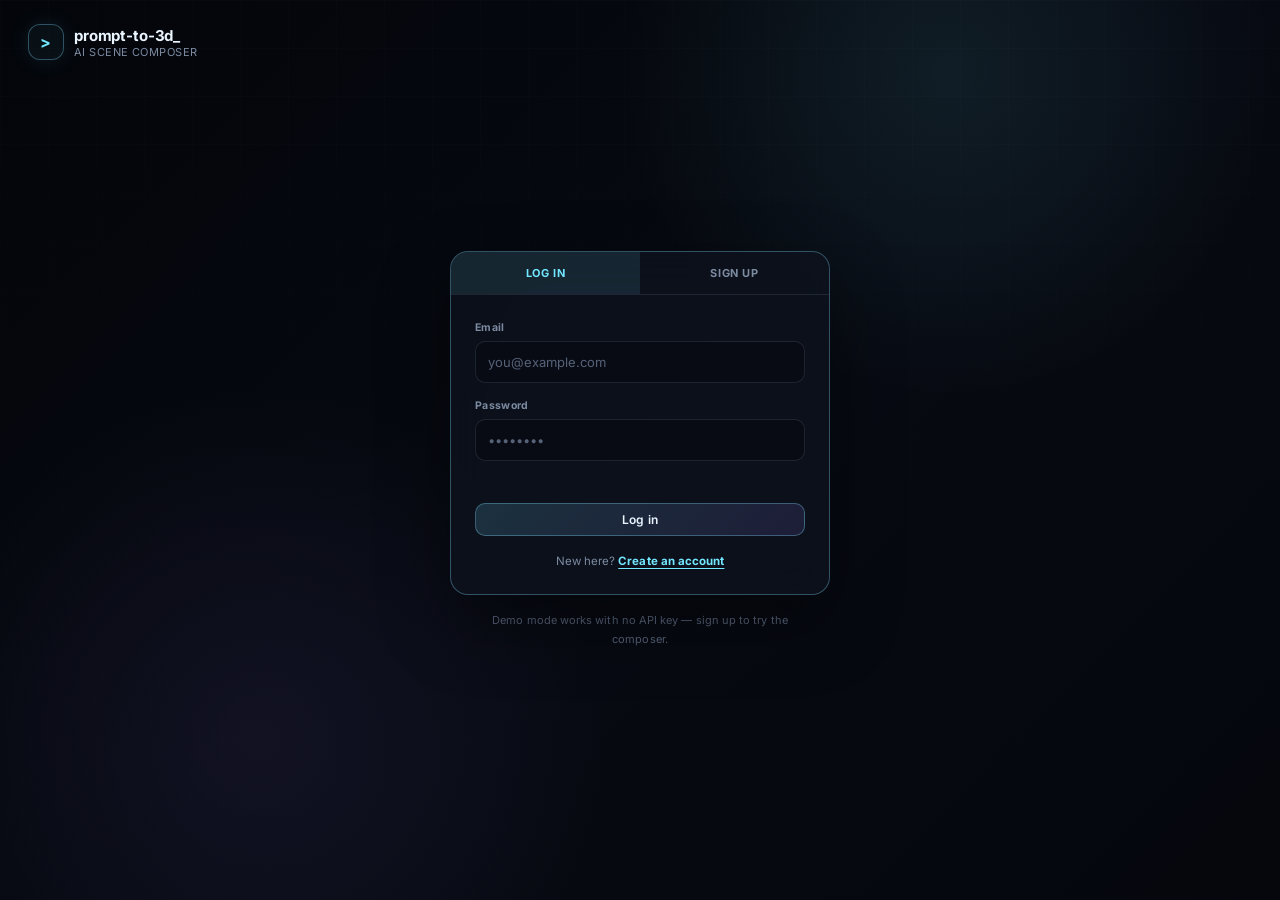
==== commit 725914de: "Redesign UI: retro-terminal -> NOVA-style dark glass/cyan-violet theme Reference mockups supplied by" ====
--- a/public_html/login.html
+++ b/public_html/login.html
@@ -7,7 +7,7 @@
 <link rel="icon" href="favicon.svg" type="image/svg+xml" />
 <link rel="preconnect" href="https://fonts.googleapis.com" />
 <link rel="preconnect" href="https://fonts.gstatic.com" crossorigin />
-<link href="https://fonts.googleapis.com/css2?family=Space+Mono:wght@400;700&display=swap" rel="stylesheet" />
+<link href="https://fonts.googleapis.com/css2?family=Inter:wght@400;500;600;700&display=swap" rel="stylesheet" />
 <link rel="stylesheet" href="css/style.css" />
 <link rel="stylesheet" href="css/landing.css" />
 <style>body.auth-body { opacity: 0; transition: opacity .2s ease; } body.auth-body.ready { opacity: 1; }</style>
--- a/public_html/css/style.css
+++ b/public_html/css/style.css
@@ -1,29 +1,31 @@
 :root {
-  --bg-0: #0a0f0c;
-  --bg-1: #0d1712;
-  --bg-2: #122019;
-  --bg-3: #16281f;
-  --bg-4: #1c3226;
-  --border: #1e3a2c;
-  --border-soft: #17291f;
-  --border-bright: #2f5a41;
-  --text-0: #e9fff1;
-  --text-1: #c9f5da;
-  --text-2: #9fd6b6;
-  --text-3: #7fae93;
-  --text-4: #5c8a71;
-  --accent-1: #6dffb0;
-  --accent-2: #3ecb85;
-  --accent-grad: var(--accent-1);
-  --accent-grad-soft: rgba(109,255,176,.12);
-  --on-accent: #07130d;
-  --success: #6dffb0;
-  --danger: #ff6b5b;
-  --radius: 0px;
-  --shadow-sm: none;
-  --shadow-md: none;
-  --shadow-lg: none;
-  --shadow-glow: 0 0 0 1px rgba(109,255,176,.25);
+  --bg-0: #05070d;
+  --bg-1: rgba(13,18,30,.78);
+  --bg-2: rgba(20,27,43,.82);
+  --bg-3: rgba(255,255,255,.045);
+  --bg-4: rgba(255,255,255,.075);
+  --border: rgba(139,157,190,.16);
+  --border-soft: rgba(139,157,190,.1);
+  --border-bright: rgba(130,220,255,.32);
+  --text-0: #eaf4ff;
+  --text-1: #c7d5ea;
+  --text-2: #99a8bd;
+  --text-3: #7c8ba1;
+  --text-4: #566278;
+  --accent-1: #72e7ff;
+  --accent-2: #9c7cff;
+  --accent-grad: linear-gradient(90deg, var(--accent-1), var(--accent-2));
+  --accent-grad-soft: rgba(114,231,255,.12);
+  --on-accent: #04070d;
+  --success: #63f6b3;
+  --danger: #ff6f91;
+  --radius: 12px;
+  --radius-lg: 18px;
+  --shadow-sm: 0 6px 20px rgba(0,0,0,.22);
+  --shadow-md: 0 16px 40px rgba(0,0,0,.28);
+  --shadow-lg: 0 28px 70px rgba(0,0,0,.4);
+  --shadow-glow: 0 0 0 1px var(--border-bright), 0 0 24px rgba(114,231,255,.14);
+  --blur: blur(18px);
   --ease: cubic-bezier(.25,.8,.25,1);
   font-size: 14px;
 }
@@ -33,12 +35,16 @@
 html, body {
   margin: 0;
   height: 100%;
-  background: var(--bg-0);
+  background:
+    radial-gradient(circle at 74% 8%, rgba(114,231,255,.08), transparent 26%),
+    radial-gradient(circle at 20% 82%, rgba(156,124,255,.07), transparent 28%),
+    linear-gradient(135deg, #03050a, #070a12 55%, #05070d);
   color: var(--text-1);
-  font-family: 'Space Mono', ui-monospace, 'SFMono-Regular', Menlo, Consolas, monospace;
+  font-family: 'Inter', ui-sans-serif, system-ui, -apple-system, BlinkMacSystemFont, 'Segoe UI', sans-serif;
   overflow: hidden;
   -webkit-font-smoothing: antialiased;
   text-rendering: optimizeLegibility;
+  letter-spacing: .005em;
 }
 
 #app {
@@ -47,18 +53,21 @@
   height: 100vh;
   position: relative;
 }
-/* CRT scanline overlay — decorative, matches the terminal aesthetic across
-   every screen; sits above content but never intercepts input. */
+/* Faint grid, echoes the reference dashboard's ambient depth cue —
+   masked out toward the bottom so it doesn't fight with panel content. */
 #app::before {
-  content: ""; position: fixed; inset: 0; z-index: 50; pointer-events: none;
-  background: repeating-linear-gradient(0deg, rgba(0,0,0,.10) 0px, rgba(0,0,0,.10) 1px, transparent 1px, transparent 3px);
-  mix-blend-mode: multiply;
+  content: ""; position: fixed; inset: 0; z-index: 0; pointer-events: none;
+  background-image:
+    linear-gradient(rgba(255,255,255,.02) 1px, transparent 1px),
+    linear-gradient(90deg, rgba(255,255,255,.02) 1px, transparent 1px);
+  background-size: 44px 44px;
+  mask-image: radial-gradient(circle at 50% 0%, rgba(0,0,0,.7), transparent 70%);
 }
 
 :focus-visible {
   outline: 2px solid var(--accent-1);
   outline-offset: 2px;
-  border-radius: 0;
+  border-radius: 4px;
 }
 
 /* ---------- Top bar ---------- */
@@ -66,74 +75,71 @@
   display: flex;
   align-items: center;
   justify-content: space-between;
-  padding: 10px 18px;
+  padding: 10px 20px;
   background: var(--bg-1);
+  backdrop-filter: var(--blur);
+  -webkit-backdrop-filter: var(--blur);
   border-bottom: 1px solid var(--border);
   flex: 0 0 auto;
   position: relative;
   z-index: 3;
 }
-.topbar::after {
-  content: ""; position: absolute; left: 0; right: 0; bottom: -1px; height: 1px;
-  background: var(--border-bright);
-}
 .brand { display: flex; align-items: center; gap: 10px; }
 .brand-icon {
-  width: 34px; height: 34px; border-radius: 0;
-  background: transparent; border: 1px solid var(--accent-1);
+  width: 36px; height: 36px; border-radius: 12px;
+  background: rgba(114,231,255,.05); border: 1px solid var(--border-bright);
   display: flex; align-items: center; justify-content: center;
   font-size: 16px; color: var(--accent-1); font-weight: 700;
+  box-shadow: 0 0 22px rgba(114,231,255,.1);
 }
 .brand-name { font-weight: 700; font-size: 15px; display: flex; align-items: center; gap: 8px; letter-spacing: -.01em; color: var(--text-0); }
 .brand-sub { font-size: 11px; color: var(--text-3); letter-spacing: .04em; text-transform: uppercase; }
 .badge {
-  font-size: 10px; padding: 2px 7px; border-radius: 0;
-  border: 1px solid var(--accent-1); color: var(--accent-1);
+  font-size: 10px; padding: 2px 8px; border-radius: 999px;
+  border: 1px solid var(--border-bright); color: var(--accent-1);
   text-transform: uppercase; letter-spacing: .05em;
   animation: badgePulse 3s ease-in-out infinite;
 }
 @keyframes badgePulse {
   0%, 100% { opacity: 1; } 50% { opacity: .5; }
 }
-.topbar-center { display: flex; gap: 2px; background: var(--bg-2); padding: 2px; border-radius: 0; border: 1px solid var(--border); }
+.topbar-center { display: flex; gap: 2px; background: var(--bg-3); padding: 3px; border-radius: 12px; border: 1px solid var(--border); }
 .tab {
   background: transparent; border: none; color: var(--text-3);
-  padding: 7px 16px; border-radius: 0; font-size: 12px; cursor: pointer;
-  font-family: inherit; letter-spacing: .03em;
+  padding: 7px 16px; border-radius: 9px; font-size: 12px; cursor: pointer;
+  font-family: inherit; letter-spacing: .01em;
   transition: background .15s var(--ease), color .15s var(--ease);
 }
 .tab:hover:not(.active) { color: var(--text-1); }
 .tab.active { background: var(--accent-1); color: var(--on-accent); font-weight: 700; }
-.tab::before { content: "[ "; opacity: .55; }
-.tab::after { content: " ]"; opacity: .55; }
 .tab.disabled { cursor: default; }
 .topbar-right { display: flex; gap: 8px; align-items: center; }
 
 .btn {
-  border: 1px solid var(--border-bright);
-  background: transparent;
+  border: 1px solid var(--border);
+  background: rgba(255,255,255,.025);
   color: var(--text-1);
-  padding: 7px 14px;
-  border-radius: 0;
+  padding: 8px 14px;
+  border-radius: 10px;
   font-size: 12px;
   font-family: inherit;
-  letter-spacing: .02em;
+  letter-spacing: .01em;
   cursor: pointer;
   display: inline-flex; align-items: center; gap: 6px;
-  transition: background .15s var(--ease), border-color .15s var(--ease), transform .1s var(--ease), color .15s var(--ease);
-}
-.btn:hover { background: var(--bg-2); border-color: var(--accent-1); color: var(--text-0); }
+  transition: background .15s var(--ease), border-color .15s var(--ease), transform .1s var(--ease), color .15s var(--ease), box-shadow .15s var(--ease);
+}
+.btn:hover { background: var(--bg-2); border-color: var(--border-bright); color: var(--text-0); }
 .btn:active { transform: scale(.96); }
 .btn.ghost { background: transparent; }
-.btn.small { padding: 5px 10px; font-size: 11px; }
-.btn.icon { width: 32px; height: 32px; padding: 0; justify-content: center; border-radius: 0; }
-.btn.primary { background: var(--accent-1); border: 1px solid var(--accent-1); color: var(--on-accent); font-weight: 700; }
-.btn.primary:hover { background: #86ffc0; border-color: #86ffc0; color: var(--on-accent); }
+.btn.small { padding: 6px 10px; font-size: 11px; border-radius: 8px; }
+.btn.icon { width: 34px; height: 34px; padding: 0; justify-content: center; border-radius: 10px; }
+.btn.primary { background: rgba(114,231,255,.1); border: 1px solid var(--border-bright); color: var(--text-0); font-weight: 600; }
+.btn.primary:hover { background: rgba(114,231,255,.18); box-shadow: var(--shadow-glow); transform: translateY(-1px); }
 .btn:disabled { opacity: .5; cursor: not-allowed; transform: none !important; }
 
-.user-chip { display: flex; align-items: center; gap: 7px; padding: 4px 10px 4px 4px; border-radius: 0; background: transparent; border: 1px solid var(--border); }
+.user-chip { display: flex; align-items: center; gap: 7px; padding: 4px 11px 4px 4px; border-radius: 999px; background: rgba(255,255,255,.025); border: 1px solid var(--border); }
 .user-chip .user-avatar {
-  width: 22px; height: 22px; border-radius: 50%; background: var(--accent-1); color: var(--on-accent);
+  width: 23px; height: 23px; border-radius: 50%; background: linear-gradient(145deg, var(--accent-1), var(--accent-2)); color: var(--on-accent);
   display: flex; align-items: center; justify-content: center; font-size: 11px; font-weight: 700;
 }
 .user-chip .user-name { font-size: 12px; color: var(--text-2); max-width: 110px; overflow: hidden; text-overflow: ellipsis; white-space: nowrap; }
@@ -144,6 +150,7 @@
   display: grid;
   grid-template-columns: 320px 1fr 300px;
   min-height: 0;
+  position: relative; z-index: 1;
 }
 
 .panel {
@@ -153,29 +160,28 @@
   overflow: hidden;
 }
 
-.chat-panel { background: var(--bg-1); border-right: 1px solid var(--border); z-index: 2; }
-.right-panel { background: var(--bg-1); border-left: 1px solid var(--border); z-index: 2; }
+.chat-panel { background: var(--bg-1); backdrop-filter: var(--blur); -webkit-backdrop-filter: var(--blur); border-right: 1px solid var(--border); z-index: 2; }
+.right-panel { background: var(--bg-1); backdrop-filter: var(--blur); -webkit-backdrop-filter: var(--blur); border-left: 1px solid var(--border); z-index: 2; }
 .viewport-panel { background: var(--bg-0); }
 
 .panel-header {
   display: flex; align-items: center; justify-content: space-between;
-  padding: 12px 14px;
-  font-size: 10.5px; font-weight: 700; letter-spacing: .08em; color: var(--text-3);
+  padding: 13px 14px;
+  font-size: 10.5px; font-weight: 700; letter-spacing: .11em; color: var(--text-3);
+  text-transform: uppercase;
   border-bottom: 1px solid var(--border-soft);
   flex: 0 0 auto;
 }
-.panel-header span::before { content: "[ "; color: var(--text-4); }
-.panel-header span::after { content: " ]"; color: var(--text-4); }
 .icon-btn {
   background: transparent; border: 1px solid var(--border); color: var(--text-2);
-  width: 26px; height: 26px; border-radius: 0; cursor: pointer; font-size: 12px;
+  width: 28px; height: 28px; border-radius: 9px; cursor: pointer; font-size: 12px;
   font-family: inherit;
   transition: color .15s var(--ease), border-color .15s var(--ease), background .15s var(--ease), transform .1s var(--ease);
 }
-.icon-btn:hover { color: var(--text-0); border-color: var(--accent-1); background: var(--bg-2); }
+.icon-btn:hover { color: var(--text-0); border-color: var(--border-bright); background: var(--bg-2); }
 .icon-btn:active { transform: scale(.92); }
-.icon-btn.tool.active { background: var(--accent-1); color: var(--on-accent); border-color: var(--accent-1); font-weight: 700; }
-.icon-btn.wide { width: auto; padding: 0 10px; font-size: 10.5px; font-weight: 600; letter-spacing: .04em; }
+.icon-btn.active { background: var(--accent-1); color: var(--on-accent); border-color: var(--accent-1); font-weight: 700; box-shadow: 0 0 16px rgba(114,231,255,.28); }
+.icon-btn.wide { width: auto; padding: 0 11px; font-size: 10.5px; font-weight: 600; letter-spacing: .02em; }
 
 /* ---------- Chat ---------- */
 .chat-log { flex: 1 1 auto; overflow-y: auto; padding: 14px; display: flex; flex-direction: column; gap: 14px; scroll-behavior: smooth; }
@@ -187,18 +193,18 @@
 .msg-row { display: flex; gap: 8px; }
 .msg.user .msg-row { justify-content: flex-end; }
 .bubble {
-  padding: 10px 13px; border-radius: 0; font-size: 12.5px; line-height: 1.6;
+  padding: 10px 13px; border-radius: 13px; font-size: 12.5px; line-height: 1.6;
   max-width: 240px; border: 1px solid var(--border);
 }
-.msg.user .bubble { background: var(--bg-2); color: var(--text-0); border-color: var(--border-bright); }
-.msg.assistant .bubble { background: transparent; color: var(--text-1); border: 1px solid var(--border-soft); }
+.msg.user .bubble { background: rgba(114,231,255,.08); color: var(--text-0); border-color: var(--border-bright); border-bottom-right-radius: 4px; }
+.msg.assistant .bubble { background: var(--bg-3); color: var(--text-1); border: 1px solid var(--border-soft); border-bottom-left-radius: 4px; }
 .msg-time { font-size: 10px; color: var(--text-4); margin-top: 4px; }
 .msg.user .msg-time { text-align: right; }
 .msg-meta { font-size: 10.5px; color: var(--text-4); margin-top: 6px; }
 .msg-error .bubble { border-color: var(--danger); color: var(--danger); }
 .avatar {
-  width: 26px; height: 26px; border-radius: 0; flex: 0 0 auto;
-  background: transparent; border: 1px solid var(--accent-1); display: flex; align-items: center; justify-content: center;
+  width: 26px; height: 26px; border-radius: 9px; flex: 0 0 auto;
+  background: rgba(114,231,255,.06); border: 1px solid var(--border-bright); display: flex; align-items: center; justify-content: center;
   font-size: 11px; color: var(--accent-1);
 }
 
@@ -212,57 +218,57 @@
 @keyframes typingBounce { 0%, 60%, 100% { transform: translateY(0); opacity: .5; } 30% { transform: translateY(-3px); opacity: 1; } }
 
 .try-prompts { padding: 10px 14px; border-top: 1px solid var(--border-soft); flex: 0 0 auto; }
-.try-prompts-label { font-size: 9.5px; color: var(--text-4); letter-spacing: .08em; margin-bottom: 8px; }
+.try-prompts-label { font-size: 9.5px; color: var(--text-4); letter-spacing: .1em; margin-bottom: 8px; text-transform: uppercase; }
 .try-prompts-row { display: flex; flex-wrap: wrap; gap: 6px; }
 .chip {
-  background: transparent; border: 1px solid var(--border-bright); color: var(--text-2);
-  padding: 6px 10px; border-radius: 0; font-size: 11px; font-family: inherit; cursor: pointer;
+  background: rgba(255,255,255,.025); border: 1px solid var(--border); color: var(--text-2);
+  padding: 6px 11px; border-radius: 999px; font-size: 11px; font-family: inherit; cursor: pointer;
   transition: border-color .15s var(--ease), color .15s var(--ease), transform .1s var(--ease), background .15s var(--ease);
 }
-.chip:hover { border-color: var(--accent-1); color: var(--text-0); background: var(--bg-2); transform: translateY(-1px); }
+.chip:hover { border-color: var(--border-bright); color: var(--text-0); background: var(--bg-2); transform: translateY(-1px); }
 .chip:active { transform: translateY(0) scale(.97); }
-.chip.surprise { background: var(--accent-1); color: var(--on-accent); border-color: var(--accent-1); font-weight: 700; }
+.chip.surprise { background: rgba(114,231,255,.12); color: var(--text-0); border-color: var(--border-bright); font-weight: 600; }
 .chip:disabled { opacity: .5; cursor: not-allowed; transform: none; }
 
 .chat-input-row {
   display: flex; gap: 8px; padding: 12px; border-top: 1px solid var(--border-soft); flex: 0 0 auto;
 }
 .chat-input-row input {
-  flex: 1; background: transparent; border: 1px solid var(--border-bright); border-radius: 0;
-  color: var(--text-0); padding: 10px 12px; font-size: 12.5px; font-family: inherit; outline: none;
+  flex: 1; background: rgba(0,0,0,.22); border: 1px solid var(--border); border-radius: 11px;
+  color: var(--text-0); padding: 10px 13px; font-size: 12.5px; font-family: inherit; outline: none;
   transition: border-color .15s var(--ease), box-shadow .15s var(--ease);
 }
 .chat-input-row input::placeholder { color: var(--text-4); }
-.chat-input-row input:focus { border-color: var(--accent-1); box-shadow: 0 0 0 2px rgba(109,255,176,.15); }
+.chat-input-row input:focus { border-color: var(--border-bright); box-shadow: 0 0 0 3px rgba(114,231,255,.06); }
 .send-btn {
-  width: 38px; border: 1px solid var(--accent-1); border-radius: 0; background: var(--accent-1); color: var(--on-accent); cursor: pointer;
+  width: 38px; border: 1px solid var(--border-bright); border-radius: 11px; background: rgba(114,231,255,.1); color: var(--accent-1); cursor: pointer;
   font-size: 15px; font-family: inherit; font-weight: 700;
   transition: transform .12s var(--ease), background .15s var(--ease);
 }
-.send-btn:hover:not(:disabled) { background: #86ffc0; }
+.send-btn:hover:not(:disabled) { background: rgba(114,231,255,.2); }
 .send-btn:active:not(:disabled) { transform: scale(.94); }
 .send-btn:disabled { opacity: .45; cursor: not-allowed; }
 
 /* ---------- Viewport ---------- */
 .viewport-toolbar {
-  display: flex; align-items: center; gap: 8px; padding: 8px 12px;
+  display: flex; align-items: center; gap: 8px; padding: 9px 12px;
   border-bottom: 1px solid var(--border-soft); flex: 0 0 auto;
 }
-.select.small { background: transparent; color: var(--text-1); border: 1px solid var(--border-bright); border-radius: 0; padding: 5px 8px; font-size: 11px; font-family: inherit; cursor: pointer; }
+.select.small { background: rgba(255,255,255,.025); color: var(--text-1); border: 1px solid var(--border); border-radius: 9px; padding: 5px 8px; font-size: 11px; font-family: inherit; cursor: pointer; }
 .toolbar-sep { width: 1px; height: 20px; background: var(--border); margin: 0 4px; }
 .toolbar-spacer { flex: 1; }
 .perf-badge {
-  background: transparent; border: 1px solid var(--border); padding: 4px 10px; border-radius: 0;
+  background: rgba(255,255,255,.025); border: 1px solid var(--border); padding: 4px 11px; border-radius: 999px;
   font-size: 11px; color: var(--accent-1); display: inline-flex; align-items: center; gap: 6px;
   font-variant-numeric: tabular-nums;
 }
-.perf-badge::before { content: ""; width: 6px; height: 6px; border-radius: 50%; background: var(--accent-1); }
-
-#canvasWrap { position: relative; flex: 1 1 auto; min-height: 0; background: var(--bg-1); }
+.perf-badge::before { content: ""; width: 6px; height: 6px; border-radius: 50%; background: var(--success); box-shadow: 0 0 8px var(--success); }
+
+#canvasWrap { position: relative; flex: 1 1 auto; min-height: 0; background: var(--bg-0); }
 #scene3d { width: 100%; height: 100%; display: block; }
 
 .loading-overlay {
-  position: absolute; inset: 0; background: rgba(10,15,12,.8); backdrop-filter: blur(2px);
+  position: absolute; inset: 0; background: rgba(5,7,13,.8); backdrop-filter: blur(4px);
   display: flex; flex-direction: column; align-items: center; justify-content: center; gap: 12px;
   color: var(--text-2); font-size: 12.5px; z-index: 5;
   opacity: 0; visibility: hidden; transition: opacity .2s var(--ease), visibility .2s var(--ease);
@@ -281,7 +287,7 @@
   pointer-events: none; transition: opacity .2s var(--ease);
 }
 .empty-state.hidden { opacity: 0; pointer-events: none; display: none; }
-.empty-icon { font-size: 26px; color: var(--accent-1); animation: floatIcon 3.2s ease-in-out infinite; }
+.empty-icon { font-size: 26px; color: var(--accent-1); animation: floatIcon 3.2s ease-in-out infinite; text-shadow: 0 0 20px rgba(114,231,255,.5); }
 @keyframes floatIcon { 0%, 100% { transform: translateY(0); opacity: .7; } 50% { transform: translateY(-8px); opacity: 1; } }
 .empty-title { font-size: 17px; font-weight: 700; color: var(--text-0); letter-spacing: -.01em; }
 .empty-sub { font-size: 12px; color: var(--text-3); max-width: 340px; line-height: 1.6; }
@@ -289,19 +295,18 @@
 /* ---------- Add to scene ---------- */
 .add-to-scene {
   flex: 0 0 auto; border-top: 1px solid var(--border-soft); background: var(--bg-1);
+  backdrop-filter: var(--blur); -webkit-backdrop-filter: var(--blur);
   padding: 10px 12px; max-height: 190px; display: flex; flex-direction: column;
 }
 .ats-header { display: flex; align-items: center; justify-content: space-between; margin-bottom: 8px; }
-.ats-title { font-size: 10.5px; font-weight: 700; letter-spacing: .08em; color: var(--text-3); }
-.ats-title::before { content: "[ "; color: var(--text-4); }
-.ats-title::after { content: " ]"; color: var(--text-4); }
+.ats-title { font-size: 10.5px; font-weight: 700; letter-spacing: .11em; color: var(--text-3); text-transform: uppercase; }
 .ats-search {
-  background: transparent; border: 1px solid var(--border-bright); border-radius: 0;
-  color: var(--text-1); padding: 5px 9px; font-size: 11px; font-family: inherit; width: 180px; outline: none;
+  background: rgba(0,0,0,.2); border: 1px solid var(--border); border-radius: 9px;
+  color: var(--text-1); padding: 5px 10px; font-size: 11px; font-family: inherit; width: 180px; outline: none;
   transition: border-color .15s var(--ease), box-shadow .15s var(--ease);
 }
 .ats-search::placeholder { color: var(--text-4); }
-.ats-search:focus { border-color: var(--accent-1); box-shadow: 0 0 0 2px rgba(109,255,176,.15); }
+.ats-search:focus { border-color: var(--border-bright); box-shadow: 0 0 0 3px rgba(114,231,255,.06); }
 .ats-search.wide { width: calc(100% - 28px); margin: 0 14px 10px; }
 .ats-tabs { display: flex; gap: 6px; margin-bottom: 8px; flex-wrap: wrap; }
 .ats-tab {
@@ -313,25 +318,25 @@
 .ats-tab.active { color: var(--accent-1); border-bottom-color: var(--accent-1); }
 .ats-grid { display: grid; grid-template-columns: repeat(auto-fill, minmax(78px, 1fr)); gap: 8px; overflow-y: auto; }
 .ats-card {
-  background: transparent; border: 1px solid var(--border); border-radius: 0;
+  background: rgba(255,255,255,.02); border: 1px solid var(--border); border-radius: 11px;
   padding: 8px 6px; text-align: center; cursor: pointer; font-size: 11px; color: var(--text-2);
   transform-style: preserve-3d; will-change: transform; --lift: 0px;
   transform: perspective(500px) translateY(var(--lift)) rotateX(var(--rot-x, 0deg)) rotateY(var(--rot-y, 0deg)) scale(var(--tilt-scale, 1));
   transition: border-color .15s var(--ease), color .15s var(--ease), transform .12s var(--ease), background .15s var(--ease);
 }
-.ats-card:hover { border-color: var(--accent-1); color: var(--text-0); background: var(--bg-2); --lift: -2px; }
+.ats-card:hover { border-color: var(--border-bright); color: var(--text-0); background: var(--bg-2); --lift: -2px; }
 .ats-card:active { --lift: 0px; transform: perspective(500px) scale(.97); }
 .ats-card .icon { font-size: 18px; display: block; margin-bottom: 4px; transition: transform .15s var(--ease); }
 .ats-card:hover .icon { transform: scale(1.12); }
 .ats-card .name { font-weight: 700; color: var(--text-0); display: block; text-transform: lowercase; }
 .ats-card .desc { display: block; font-size: 9px; color: var(--text-4); margin-top: 2px; }
 .ats-card.just-added { animation: cardAdded .5s var(--ease); }
-@keyframes cardAdded { 0% { box-shadow: 0 0 0 0 rgba(109,255,176,.6); } 100% { box-shadow: 0 0 0 8px rgba(109,255,176,0); } }
+@keyframes cardAdded { 0% { box-shadow: 0 0 0 0 rgba(114,231,255,.55); } 100% { box-shadow: 0 0 0 8px rgba(114,231,255,0); } }
 
 /* ---------- Right panel: outliner + properties ---------- */
 .outliner-list { overflow-y: auto; flex: 0 1 auto; max-height: 34vh; padding: 4px 8px 8px; }
 .outliner-item {
-  display: flex; align-items: center; gap: 8px; padding: 6px 8px; border-radius: 0;
+  display: flex; align-items: center; gap: 8px; padding: 7px 9px; border-radius: 9px;
   font-size: 12px; color: var(--text-2); cursor: pointer;
   transition: background .12s var(--ease), color .12s var(--ease);
   animation: msgIn .2s var(--ease) both;
@@ -348,15 +353,15 @@
 .props-header { border-top: 1px solid var(--border-soft); }
 .properties-body { flex: 1 1 auto; overflow-y: auto; padding: 12px 14px; }
 .props-empty { color: var(--text-4); font-size: 12px; }
-.prop-group-title { font-size: 10px; color: var(--text-4); letter-spacing: .07em; margin: 12px 0 6px; text-transform: uppercase; }
+.prop-group-title { font-size: 10px; color: var(--text-4); letter-spacing: .08em; margin: 12px 0 6px; text-transform: uppercase; }
 .prop-row { display: flex; align-items: center; justify-content: space-between; gap: 8px; margin-bottom: 8px; }
 .prop-row label { font-size: 11.5px; color: var(--text-2); text-transform: lowercase; }
 .prop-row input[type="number"], .prop-row select {
-  background: transparent; border: 1px solid var(--border-bright); color: var(--text-0);
-  border-radius: 0; padding: 4px 6px; font-size: 11.5px; font-family: inherit; width: 110px;
+  background: rgba(0,0,0,.2); border: 1px solid var(--border); color: var(--text-0);
+  border-radius: 8px; padding: 4px 6px; font-size: 11.5px; font-family: inherit; width: 110px;
   transition: border-color .15s var(--ease);
 }
-.prop-row input[type="number"]:focus, .prop-row select:focus { border-color: var(--accent-1); }
+.prop-row input[type="number"]:focus, .prop-row select:focus { border-color: var(--border-bright); }
 .prop-row input[type="range"] {
   width: 110px; accent-color: var(--accent-1); cursor: pointer;
 }
@@ -370,27 +375,29 @@
   display: flex; flex-direction: column; gap: 8px; z-index: 100; pointer-events: none;
 }
 .toast {
-  background: var(--bg-2); border: 1px solid var(--accent-1); color: var(--text-0);
-  padding: 9px 16px; border-radius: 0; font-size: 12px; font-family: inherit;
+  background: rgba(8,12,20,.9); border: 1px solid var(--border-bright); color: var(--text-0);
+  padding: 10px 16px; border-radius: 12px; font-size: 12px; font-family: inherit;
+  backdrop-filter: blur(14px); box-shadow: var(--shadow-md);
   animation: toastIn .25s var(--ease), toastOut .25s var(--ease) 2.4s forwards;
 }
-.toast::before { content: "> "; color: var(--accent-1); }
 @keyframes toastIn { from { opacity: 0; transform: translateY(8px); } to { opacity: 1; transform: translateY(0); } }
 @keyframes toastOut { to { opacity: 0; transform: translateY(-6px); } }
 
 /* ---------- Status bar ---------- */
 .statusbar {
   flex: 0 0 auto; display: flex; justify-content: space-between; align-items: center;
-  padding: 6px 16px; font-size: 10.5px; color: var(--text-4);
-  background: var(--bg-1); border-top: 1px solid var(--border);
+  padding: 7px 16px; font-size: 10.5px; color: var(--text-4);
+  background: var(--bg-1); backdrop-filter: var(--blur); -webkit-backdrop-filter: var(--blur);
+  border-top: 1px solid var(--border);
+  position: relative; z-index: 1;
 }
 .statusbar-right { color: var(--text-4); }
 #sourceTag { color: var(--accent-1); font-weight: 700; }
 
 /* scrollbars */
 ::-webkit-scrollbar { width: 8px; height: 8px; }
-::-webkit-scrollbar-thumb { background: var(--border-bright); border-radius: 0; }
-::-webkit-scrollbar-thumb:hover { background: var(--accent-2); }
+::-webkit-scrollbar-thumb { background: var(--border-bright); border-radius: 999px; }
+::-webkit-scrollbar-thumb:hover { background: var(--accent-1); }
 ::-webkit-scrollbar-track { background: transparent; }
 
 @media (prefers-reduced-motion: reduce) {
--- a/public_html/css/landing.css
+++ b/public_html/css/landing.css
@@ -6,37 +6,41 @@
   overflow: auto;
   height: auto;
   min-height: 100vh;
-  font-family: 'Space Mono', ui-monospace, 'SFMono-Regular', Menlo, Consolas, monospace;
+  font-family: 'Inter', ui-sans-serif, system-ui, -apple-system, BlinkMacSystemFont, 'Segoe UI', sans-serif;
 }
 
 a { text-decoration: none; }
-::selection { background: rgba(109,255,176,.28); color: #fff; }
-
-/* Ambient background + CRT scanlines shared by both pages */
+::selection { background: rgba(114,231,255,.28); color: #fff; }
+
+/* Ambient background shared by both pages */
 body.landing-body, body.auth-body {
-  background: var(--bg-0);
+  background:
+    radial-gradient(circle at 74% 8%, rgba(114,231,255,.09), transparent 26%),
+    radial-gradient(circle at 20% 82%, rgba(156,124,255,.08), transparent 28%),
+    linear-gradient(135deg, #03050a, #070a12 55%, #05070d);
   position: relative;
 }
 body.landing-body::before, body.auth-body::before {
-  content: ""; position: fixed; inset: 0; z-index: 50; pointer-events: none;
-  background: repeating-linear-gradient(0deg, rgba(0,0,0,.10) 0px, rgba(0,0,0,.10) 1px, transparent 1px, transparent 3px);
-  mix-blend-mode: multiply;
+  content: ""; position: fixed; inset: 0; z-index: 0; pointer-events: none;
+  background-image:
+    linear-gradient(rgba(255,255,255,.02) 1px, transparent 1px),
+    linear-gradient(90deg, rgba(255,255,255,.02) 1px, transparent 1px);
+  background-size: 48px 48px;
+  mask-image: linear-gradient(to bottom, rgba(0,0,0,.7), transparent 65%);
 }
 
 /* ---------- Landing page ---------- */
 .landing-nav {
   display: flex; align-items: center; justify-content: space-between;
   padding: 14px 32px; border-bottom: 1px solid var(--border);
-  background: rgba(10,15,12,.85);
-  backdrop-filter: blur(10px) saturate(1.1);
-  -webkit-backdrop-filter: blur(10px) saturate(1.1);
+  background: rgba(5,7,13,.72);
+  backdrop-filter: blur(18px) saturate(1.1);
+  -webkit-backdrop-filter: blur(18px) saturate(1.1);
   position: sticky; top: 0; z-index: 20;
   transition: background .25s var(--ease), border-color .25s var(--ease);
 }
-/* Elevated state once the page has scrolled past the hero — a subtle cue
-   (not just a static bar) that the page has depth, toggled by parallax.js. */
 .landing-nav.scrolled {
-  background: rgba(10,15,12,.96); border-bottom-color: var(--border-bright);
+  background: rgba(5,7,13,.92); border-bottom-color: var(--border-bright);
 }
 .landing-nav .brand { display: flex; align-items: center; gap: 10px; }
 .landing-nav-links { display: flex; gap: 30px; }
@@ -44,29 +48,25 @@
   color: var(--text-2); font-size: 12.5px; position: relative; padding: 4px 0;
   transition: color .15s var(--ease);
 }
-.landing-nav-links a::before { content: "["; color: var(--text-4); margin-right: 3px; }
-.landing-nav-links a::after {
-  content: "]"; color: var(--text-4); margin-left: 3px;
-}
 .landing-nav-links a:hover { color: var(--accent-1); }
 .landing-nav-right { display: flex; align-items: center; gap: 12px; }
 
 .hero {
   display: grid; grid-template-columns: 1.05fr 1fr; gap: 56px;
   align-items: center; padding: 76px 32px 60px; max-width: 1280px; margin: 0 auto;
-  position: relative;
+  position: relative; z-index: 1;
 }
 .eyebrow {
-  display: inline-flex; align-items: center; gap: 8px; font-size: 11px; letter-spacing: .06em;
-  color: var(--text-3); text-transform: uppercase; margin-bottom: 20px;
-  border: 1px solid var(--border-bright); padding: 6px 13px; border-radius: 0;
-  background: transparent;
-}
-.eyebrow .live-dot { width: 6px; height: 6px; border-radius: 50%; background: var(--success); animation: livePulse 1.8s ease-in-out infinite; }
+  display: inline-flex; align-items: center; gap: 8px; font-size: 11px; letter-spacing: .16em;
+  color: var(--accent-1); text-transform: uppercase; margin-bottom: 20px;
+  border: 1px solid var(--border-bright); padding: 7px 14px; border-radius: 999px;
+  background: rgba(114,231,255,.05);
+}
+.eyebrow .live-dot { width: 6px; height: 6px; border-radius: 50%; background: var(--success); box-shadow: 0 0 9px var(--success); animation: livePulse 1.8s ease-in-out infinite; }
 @keyframes livePulse { 0%, 100% { opacity: 1; } 50% { opacity: .35; } }
 
 .hero h1 {
-  font-size: 52px; line-height: 1.14; margin: 0 0 20px; font-weight: 700; letter-spacing: -.01em;
+  font-size: clamp(36px, 4.4vw, 60px); line-height: 1.05; margin: 0 0 20px; font-weight: 700; letter-spacing: -.03em;
   color: var(--text-0);
 }
 .hero h1 .accent {
@@ -74,7 +74,7 @@
 }
 .hero p.lead { color: var(--text-2); font-size: 14.5px; line-height: 1.8; max-width: 480px; margin-bottom: 30px; }
 .hero-ctas { display: flex; gap: 12px; margin-bottom: 30px; flex-wrap: wrap; }
-.btn.large { padding: 15px 26px; font-size: 13px; border-radius: 0; }
+.btn.large { padding: 14px 24px; font-size: 13px; border-radius: 12px; }
 
 /* Landing-only button polish — a diagonal sheen that sweeps across on
    hover, plus a slight lift, layered on top of the shared .btn styles from
@@ -82,19 +82,21 @@
    the marketing/auth pages load). */
 .landing-body .btn.primary, .auth-body .btn.primary {
   position: relative; overflow: hidden;
-  transition: background .15s var(--ease), border-color .15s var(--ease), transform .18s var(--ease), filter .18s var(--ease);
+  background: linear-gradient(135deg, rgba(114,231,255,.16), rgba(156,124,255,.13));
+  border-color: var(--border-bright);
+  transition: background .15s var(--ease), border-color .15s var(--ease), transform .18s var(--ease), box-shadow .18s var(--ease);
 }
 .landing-body .btn.primary::before, .auth-body .btn.primary::before {
   content: ""; position: absolute; inset: 0; pointer-events: none;
-  background: linear-gradient(115deg, transparent 30%, rgba(255,255,255,.3) 48%, transparent 66%);
+  background: linear-gradient(115deg, transparent 30%, rgba(255,255,255,.25) 48%, transparent 66%);
   transform: translateX(-120%); transition: transform .55s var(--ease);
 }
-.landing-body .btn.primary:hover, .auth-body .btn.primary:hover { transform: translateY(-1.5px); }
+.landing-body .btn.primary:hover, .auth-body .btn.primary:hover { transform: translateY(-1.5px); box-shadow: var(--shadow-glow); }
 .landing-body .btn.primary:hover::before, .auth-body .btn.primary:hover::before { transform: translateX(120%); }
 .landing-body .btn.primary:active, .auth-body .btn.primary:active { transform: translateY(0) scale(.97); }
 .hero-mini-features { display: flex; gap: 24px; flex-wrap: wrap; }
 .mini-feature { display: flex; align-items: center; gap: 8px; font-size: 11.5px; color: var(--text-3); }
-.mini-feature .dot { width: 6px; height: 6px; border-radius: 50%; background: var(--accent-1); }
+.mini-feature .dot { width: 6px; height: 6px; border-radius: 50%; background: var(--accent-1); box-shadow: 0 0 7px var(--accent-1); }
 
 .hero-copy {
   transform: translateY(var(--ty, 0px));
@@ -102,8 +104,13 @@
 }
 
 .hero-visual {
-  border: 1px solid var(--border-bright); border-radius: 0; overflow: hidden;
-  background: var(--bg-2); aspect-ratio: 16/11; position: relative;
+  border: 1px solid var(--border-bright); border-radius: 22px; overflow: hidden;
+  background:
+    radial-gradient(circle at 62% 50%, rgba(114,231,255,.1), transparent 45%),
+    radial-gradient(circle at 75% 35%, rgba(156,124,255,.09), transparent 48%),
+    var(--bg-1);
+  aspect-ratio: 16/11; position: relative;
+  box-shadow: var(--shadow-lg);
   transform-style: preserve-3d; will-change: transform;
   transform: translateY(var(--ty, 0px)) perspective(1400px)
     rotateX(var(--rot-x, 0deg)) rotateY(var(--rot-y, 0deg)) scale(var(--tilt-scale, 1));
@@ -111,7 +118,8 @@
 }
 .hero-visual::before {
   content: ""; position: absolute; inset: 0; z-index: 2; pointer-events: none;
-  box-shadow: inset 0 0 60px rgba(0,0,0,.5);
+  box-shadow: inset 0 0 60px rgba(0,0,0,.42);
+  border-radius: 22px;
 }
 .hero-visual canvas {
   width: 100%; height: 100%; display: block;
@@ -124,8 +132,8 @@
 .hero-visual::after {
   content: ""; position: absolute; inset: 0; z-index: 1;
   background:
-    linear-gradient(100deg, transparent 30%, rgba(109,255,176,.12) 48%, transparent 66%),
-    var(--bg-2);
+    linear-gradient(100deg, transparent 30%, rgba(114,231,255,.12) 48%, transparent 66%),
+    var(--bg-1);
   background-size: 200% 100%, 100% 100%;
   animation: heroSkeletonShimmer 1.6s ease-in-out infinite;
   opacity: 1; transition: opacity .4s var(--ease) .1s;
@@ -145,10 +153,11 @@
   transition: transform .08s linear;
 }
 .hero-chip-inner {
-  background: rgba(10,15,12,.92);
-  border: 1px solid var(--border-bright); border-radius: 0; padding: 8px 12px;
-  font-size: 11px; color: var(--text-1); backdrop-filter: blur(6px);
+  background: rgba(8,12,20,.88);
+  border: 1px solid var(--border-bright); border-radius: 11px; padding: 8px 12px;
+  font-size: 11px; color: var(--text-1); backdrop-filter: blur(8px);
   display: flex; align-items: center; gap: 6px;
+  box-shadow: var(--shadow-sm);
   opacity: 0; animation: chipIn .5s var(--ease) forwards, chipFloat 4.5s ease-in-out infinite;
 }
 .hero-chip .spark { color: var(--accent-1); }
@@ -163,53 +172,55 @@
 
 .hero-live-badge {
   position: absolute; bottom: 12px; right: 12px; z-index: 3;
-  background: rgba(10,15,12,.92); border: 1px solid var(--border-bright); border-radius: 0;
-  padding: 5px 11px; font-size: 10px; color: var(--text-2); display: flex; align-items: center; gap: 6px;
-  backdrop-filter: blur(6px);
-}
-.hero-live-badge .live-dot { width: 5px; height: 5px; border-radius: 50%; background: var(--success); animation: livePulse 1.8s ease-in-out infinite; }
-
-.section { max-width: 1280px; margin: 0 auto; padding: 46px 32px; }
-.section-kicker { font-size: 10.5px; color: var(--accent-1); margin-bottom: 12px; }
-.section-title { font-size: 30px; font-weight: 700; margin-bottom: 10px; letter-spacing: -.01em; color: var(--text-0); }
+  background: rgba(8,12,20,.88); border: 1px solid var(--border-bright); border-radius: 999px;
+  padding: 6px 12px; font-size: 10px; color: var(--text-2); display: flex; align-items: center; gap: 6px;
+  backdrop-filter: blur(8px);
+}
+.hero-live-badge .live-dot { width: 5px; height: 5px; border-radius: 50%; background: var(--success); box-shadow: 0 0 7px var(--success); animation: livePulse 1.8s ease-in-out infinite; }
+
+.section { max-width: 1280px; margin: 0 auto; padding: 46px 32px; position: relative; z-index: 1; }
+.section-kicker { font-size: 10.5px; color: var(--accent-1); margin-bottom: 12px; letter-spacing: .1em; text-transform: uppercase; }
+.section-title { font-size: 30px; font-weight: 700; margin-bottom: 10px; letter-spacing: -.02em; color: var(--text-0); }
 .section-title .accent { color: var(--accent-1); }
 .section-sub { color: var(--text-3); font-size: 13px; margin-bottom: 32px; max-width: 600px; line-height: 1.7; }
 
 .feature-grid { display: grid; grid-template-columns: repeat(4, 1fr); gap: 16px; }
 .feature-card {
-  background: var(--bg-1); border: 1px solid var(--border); border-radius: 0; padding: 20px;
+  background: var(--bg-1); border: 1px solid var(--border); border-radius: var(--radius-lg); padding: 20px;
+  position: relative; overflow: hidden;
   transform-style: preserve-3d; will-change: transform;
   transform: perspective(700px) rotateX(var(--rot-x, 0deg)) rotateY(var(--rot-y, 0deg)) scale(var(--tilt-scale, 1));
-  transition: transform .15s var(--ease), border-color .18s var(--ease), background .18s var(--ease);
-}
-.feature-card:hover { border-color: var(--accent-1); background: var(--bg-2); }
+  transition: transform .15s var(--ease), border-color .18s var(--ease), background .18s var(--ease), box-shadow .18s var(--ease);
+}
+.feature-card:hover { border-color: var(--border-bright); background: var(--bg-2); box-shadow: var(--shadow-md); }
 .fc-icon-badge {
-  width: 34px; height: 34px; border-radius: 0; display: flex; align-items: center; justify-content: center;
-  font-size: 16px; margin-bottom: 14px; background: transparent; border: 1px solid var(--border-bright); color: var(--accent-1);
-}
-.feature-card .fc-title { font-weight: 700; font-size: 13.5px; margin-bottom: 5px; letter-spacing: -.005em; color: var(--text-0); }
+  width: 36px; height: 36px; border-radius: 11px; display: flex; align-items: center; justify-content: center;
+  font-size: 16px; margin-bottom: 14px; background: rgba(114,231,255,.06); border: 1px solid var(--border-bright); color: var(--accent-1);
+}
+.feature-card .fc-title { font-weight: 700; font-size: 13.5px; margin-bottom: 5px; letter-spacing: -.01em; color: var(--text-0); }
 .feature-card .fc-sub { color: var(--text-3); font-size: 11.5px; line-height: 1.6; }
 
 .usecase-grid { display: grid; grid-template-columns: repeat(4, 1fr); gap: 16px; }
 .usecase-card {
-  border-radius: 0; overflow: hidden; border: 1px solid var(--border); background: var(--bg-1);
+  border-radius: var(--radius-lg); overflow: hidden; border: 1px solid var(--border); background: var(--bg-1);
   padding: 24px 18px; text-align: center;
   transform-style: preserve-3d; will-change: transform;
   transform: perspective(700px) rotateX(var(--rot-x, 0deg)) rotateY(var(--rot-y, 0deg)) scale(var(--tilt-scale, 1));
-  transition: transform .15s var(--ease), border-color .18s var(--ease);
-}
-.usecase-card:hover { border-color: var(--accent-1); }
+  transition: transform .15s var(--ease), border-color .18s var(--ease), box-shadow .18s var(--ease);
+}
+.usecase-card:hover { border-color: var(--border-bright); box-shadow: var(--shadow-md); }
 .usecase-card .uc-icon {
-  width: 40px; height: 40px; margin: 0 auto 14px; border-radius: 50%;
+  width: 42px; height: 42px; margin: 0 auto 14px; border-radius: 50%;
   display: flex; align-items: center; justify-content: center; font-size: 18px;
-  background: transparent; border: 1px solid var(--border-bright); color: var(--accent-1);
+  background: rgba(114,231,255,.06); border: 1px solid var(--border-bright); color: var(--accent-1);
 }
 .usecase-card .uc-title { font-weight: 700; font-size: 12.5px; color: var(--text-0); }
 .usecase-card .uc-sub { color: var(--text-3); font-size: 11px; margin-top: 4px; line-height: 1.6; }
 
 .stats-row { display: grid; grid-template-columns: repeat(4, 1fr); gap: 16px; margin-top: 8px; }
 .stat-card {
-  text-align: center; padding: 18px 10px; border-radius: 0; border: 1px solid var(--border-soft);
+  text-align: center; padding: 18px 10px; border-radius: var(--radius-lg); border: 1px solid var(--border-soft);
+  background: var(--bg-1);
   transform-style: preserve-3d; will-change: transform;
   transform: perspective(700px) rotateX(var(--rot-x, 0deg)) rotateY(var(--rot-y, 0deg)) scale(var(--tilt-scale, 1));
   transition: transform .15s var(--ease), border-color .18s var(--ease);
@@ -220,24 +231,22 @@
 
 .cta-band {
   max-width: 1280px; margin: 20px auto 70px; padding: 56px 32px; text-align: center;
-  background: var(--bg-1); border: 1px solid var(--accent-1); border-radius: 0;
-  position: relative; overflow: hidden;
-}
-.cta-band::before {
-  content: "[ready]"; position: absolute; top: 14px; left: 18px; font-size: 10px; color: var(--text-4);
-}
-.cta-band::after {
-  content: "\25CF standby"; position: absolute; top: 14px; right: 18px; font-size: 10px; color: var(--text-4);
-  animation: livePulse 1.8s ease-in-out infinite;
-}
-.cta-band h2 { font-size: 26px; margin: 0 0 10px; font-weight: 700; letter-spacing: -.01em; position: relative; color: var(--text-0); }
+  background:
+    radial-gradient(circle at 30% 20%, rgba(114,231,255,.08), transparent 45%),
+    radial-gradient(circle at 75% 80%, rgba(156,124,255,.08), transparent 45%),
+    var(--bg-1);
+  border: 1px solid var(--border-bright); border-radius: 24px;
+  position: relative; overflow: hidden; z-index: 1;
+  box-shadow: var(--shadow-lg);
+}
+.cta-band h2 { font-size: 26px; margin: 0 0 10px; font-weight: 700; letter-spacing: -.02em; position: relative; color: var(--text-0); }
 .cta-band p { color: var(--text-3); margin-bottom: 26px; position: relative; font-size: 13px; }
 .cta-band .btn { position: relative; }
 
 .landing-footer {
   border-top: 1px solid var(--border); padding: 26px 32px; display: flex;
   justify-content: space-between; align-items: center; color: var(--text-4); font-size: 11px;
-  flex-wrap: wrap; gap: 10px;
+  flex-wrap: wrap; gap: 10px; position: relative; z-index: 1;
 }
 
 /* scroll-reveal (js/reveal.js toggles .in-view) */
@@ -270,35 +279,34 @@
   min-height: 100vh; padding: 24px;
 }
 .auth-brand {
-  position: absolute; top: 24px; left: 28px; display: flex; align-items: center; gap: 10px; color: var(--text-0);
-}
-.auth-wrap { width: 100%; max-width: 380px; display: flex; flex-direction: column; align-items: center; gap: 16px; animation: authIn .4s var(--ease); }
+  position: absolute; top: 24px; left: 28px; display: flex; align-items: center; gap: 10px; color: var(--text-0); z-index: 1;
+}
+.auth-wrap { width: 100%; max-width: 380px; display: flex; flex-direction: column; align-items: center; gap: 16px; animation: authIn .4s var(--ease); position: relative; z-index: 1; }
 @keyframes authIn { from { opacity: 0; transform: translateY(10px); } to { opacity: 1; transform: translateY(0); } }
 .auth-card {
-  width: 100%; background: var(--bg-1); border: 1px solid var(--border-bright); border-radius: 0; padding: 0;
+  width: 100%; background: var(--bg-1); backdrop-filter: var(--blur); -webkit-backdrop-filter: var(--blur);
+  border: 1px solid var(--border-bright); border-radius: var(--radius-lg); padding: 0;
+  box-shadow: var(--shadow-lg); overflow: hidden;
 }
 .auth-tabs { display: flex; border-bottom: 1px solid var(--border); }
 .auth-tab {
   flex: 1; background: transparent; border: none; color: var(--text-3); padding: 14px; border-radius: 0;
-  font-size: 11px; font-family: inherit; letter-spacing: .04em; cursor: pointer; font-weight: 700;
+  font-size: 11px; font-family: inherit; letter-spacing: .06em; cursor: pointer; font-weight: 700;
   transition: background .15s var(--ease), color .15s var(--ease);
-}
-.auth-tab.active { background: var(--accent-1); color: var(--on-accent); }
-.auth-tab::before { content: "[ "; opacity: .55; }
-.auth-tab::after { content: " ]"; opacity: .55; }
-.auth-tab { text-transform: uppercase; }
+  text-transform: uppercase;
+}
+.auth-tab.active { background: rgba(114,231,255,.1); color: var(--accent-1); }
 .auth-form.hidden { display: none; }
 .auth-form { padding: 26px 24px; }
 .field { margin-bottom: 16px; }
 .field label { display: block; font-size: 10.5px; color: var(--text-3); margin-bottom: 7px; font-weight: 700; letter-spacing: .03em; }
-.field label::after { content: ":"; }
 .field input {
-  width: 100%; background: transparent; border: 1px solid var(--border-bright); border-radius: 0;
+  width: 100%; background: rgba(0,0,0,.22); border: 1px solid var(--border); border-radius: 10px;
   color: var(--text-0); padding: 12px 12px; font-size: 13px; font-family: inherit; outline: none;
   transition: border-color .15s var(--ease), box-shadow .15s var(--ease);
 }
 .field input::placeholder { color: var(--text-4); }
-.field input:focus { border-color: var(--accent-1); box-shadow: 0 0 0 2px rgba(109,255,176,.15); }
+.field input:focus { border-color: var(--border-bright); box-shadow: 0 0 0 3px rgba(114,231,255,.08); }
 .auth-submit { width: 100%; justify-content: center; margin-top: 6px; }
 .auth-submit:disabled { opacity: .6; }
 .auth-error { color: var(--danger); font-size: 12px; min-height: 16px; margin-bottom: 4px; }
